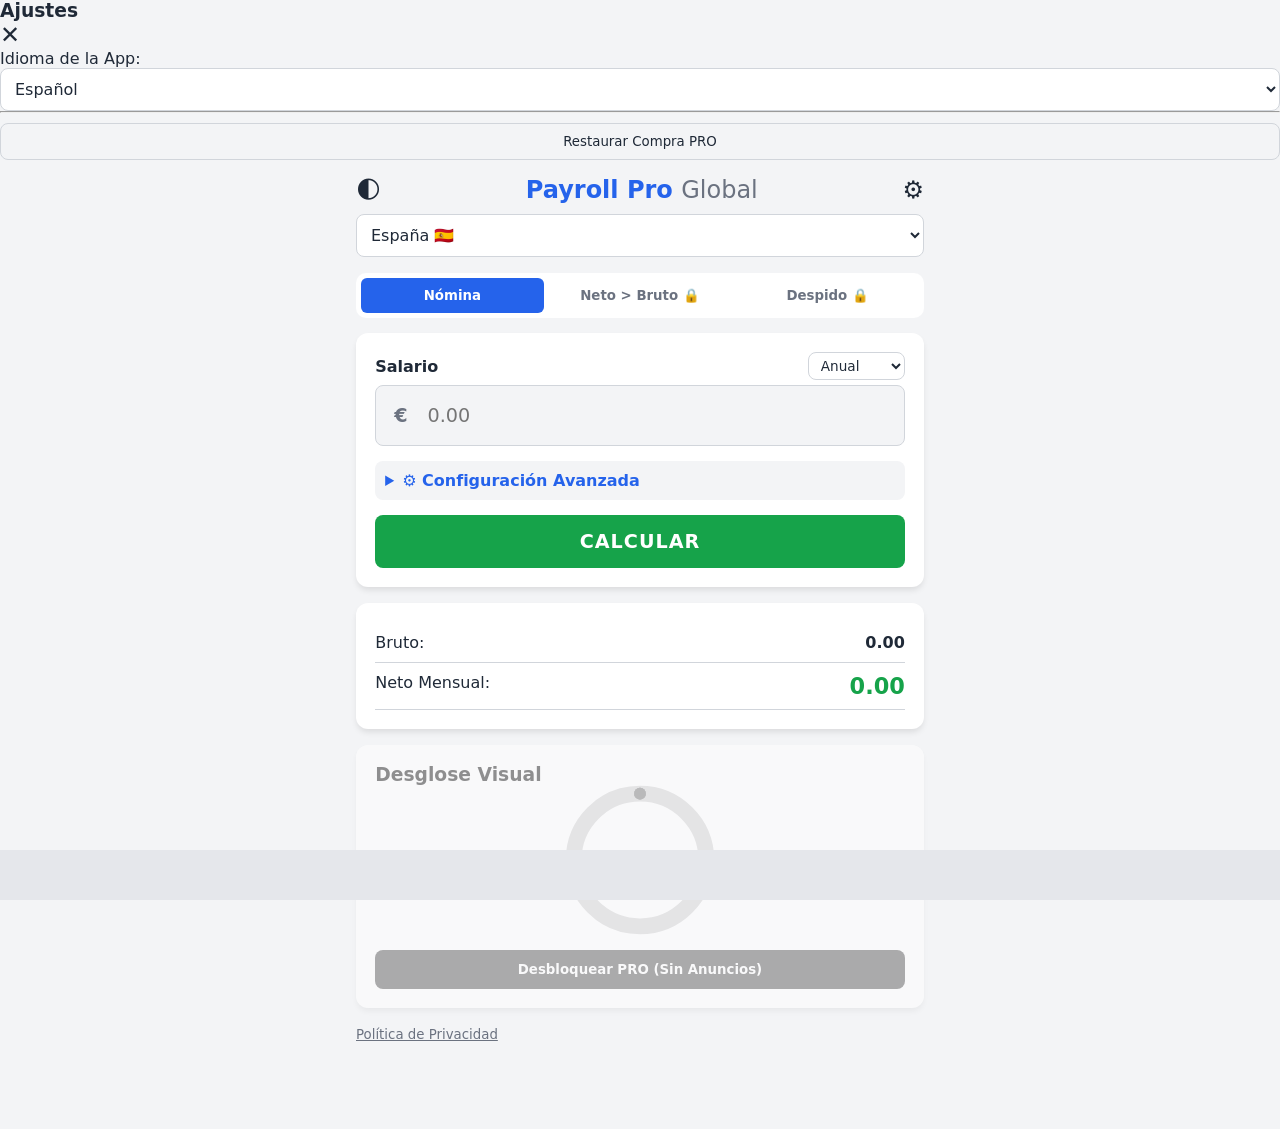
==== index.html @ ee5735b8 "Update index.html" ====
<!DOCTYPE html>
<html lang="es">
<head>
    <meta charset="UTF-8">
    <meta name="viewport" content="width=device-width, initial-scale=1.0, maximum-scale=1.0, user-scalable=no">
    <title>Payroll Pro Global</title>
    <link rel="stylesheet" href="./style.css">
    <link rel="manifest" href="./manifest.json">
    <script async src="https://pagead2.googlesyndication.com/pagead/js/adsbygoogle.js?client=ca-app-pub-5962342027737970" crossorigin="anonymous"></script>
</head>
<body data-theme="light">

    <div id="settings-sidebar" class="sidebar">
        <div class="sidebar-header">
            <h3 id="lbl-settings">Ajustes</h3>
            <button id="close-settings" class="icon-btn">✕</button>
        </div>
        <div class="sidebar-content">
            <label id="lbl-lang">Idioma de la App:</label>
            <select id="lang-selector">
                <option value="es">Español</option>
                <option value="en">English</option>
                <option value="it">Italiano</option>
                <option value="pt">Português</option>
            </select>
            <hr>
            <button id="btn-restore" class="btn-secondary">Restaurar Compra PRO</button>
        </div>
    </div>

    <div id="app-container">
        <header>
            <div class="top-bar">
                <button id="theme-toggle" class="icon-btn">🌓</button>
                <h1>Payroll Pro <span>Global</span></h1>
                <button id="open-settings" class="icon-btn">⚙️</button>
            </div>
            
            <select id="country-selector">
                <option value="es">España 🇪🇸</option>
                <option value="uk">United Kingdom 🇬🇧</option>
                <option value="it">Italia 🇮🇹</option>
                <option value="pt">Portugal 🇵🇹</option>
            </select>
        </header>

        <main>
            <div class="mode-selector">
                <button class="mode-btn active" data-mode="normal" id="mode-normal">Nómina</button>
                <button class="mode-btn pro-lock" data-mode="inverse" id="mode-inverse">Neto > Bruto 🔒</button>
                <button class="mode-btn pro-lock" data-mode="despido" id="mode-despido">Despido 🔒</button>
            </div>

            <section class="card">
                <div class="input-group">
                    <div class="flex-label">
                        <label id="label-salary">Salario</label>
                        <select id="salary-period">
                            <option value="annual" id="opt-ann">Anual</option>
                            <option value="monthly" id="opt-mon">Mensual</option>
                            <option value="hourly" id="opt-hou">Por Hora</option>
                        </select>
                    </div>
                    <div class="input-wrapper">
                        <span class="currency-symbol" id="currency-symbol">€</span>
                        <input type="number" id="main-salary" placeholder="0.00">
                    </div>
                </div>

                <div id="hourly-config" class="hidden input-group" style="margin-top:15px;">
                    <div class="flex-label">
                        <label id="lbl-hours">Horas Semanales:</label>
                    </div>
                    <input type="number" id="hours-per-week" value="40" style="width: 100%; padding: 10px; border-radius: 8px; border: 1px solid var(--border-color); background: var(--bg-color); color: var(--text-main);">
                </div>

                <div id="advanced-options-container">
                    <details>
                        <summary id="lbl-adv-config">⚙️ Configuración Avanzada</summary>
                        <div id="free-options" class="options-grid"></div>
                        
                        <div class="pro-divider"><span class="pro-badge">PRO</span> <span id="lbl-pro-feat">Funciones Extra</span></div>
                        <div id="pro-options" class="options-grid locked"></div>
                    </details>
                </div>

                <button id="calc-trigger-btn" class="btn-calculate">CALCULAR</button>
            </section>

            <section class="card result-card">
                <div id="results-display">
                    <div class="res-row"><span id="lbl-res-gross">Bruto:</span> <strong id="res-gross">0.00</strong></div>
                    <div class="res-row highlight"><span id="lbl-res-net">Neto Mensual:</span> <strong id="res-net">0.00</strong></div>
                    
                    <div id="pro-breakdown" class="hidden">
                        <div class="res-row secondary"><span id="lbl-det-ss">Seguridad Social:</span> <strong id="det-ss">0.00</strong></div>
                        <div class="res-row secondary"><span id="lbl-det-tax">Impuestos:</span> <strong id="det-tax">0.00</strong></div>
                    </div>
                </div>
            </section>

            <section class="card pro-feature locked" id="chart-section">
                <h3 id="lbl-chart">Desglose Visual</h3>
                <div class="chart-container">
                    <svg viewBox="0 0 36 36" class="circular-chart">
                        <path class="circle-bg" d="M18 2.0845 a 15.9155 15.9155 0 0 1 0 31.831 a 15.9155 15.9155 0 0 1 0 -31.831" />
                        <path id="chart-tax" class="circle tax" stroke-dasharray="0, 100" d="M18 2.0845 a 15.9155 15.9155 0 0 1 0 31.831 a 15.9155 15.9155 0 0 1 0 -31.831" />
                        <path id="chart-ss" class="circle ss" stroke-dasharray="0, 100" d="M18 2.0845 a 15.9155 15.9155 0 0 1 0 31.831 a 15.9155 15.9155 0 0 1 0 -31.831" />
                        <path id="chart-net" class="circle net" stroke-dasharray="0, 100" d="M18 2.0845 a 15.9155 15.9155 0 0 1 0 31.831 a 15.9155 15.9155 0 0 1 0 -31.831" />
                    </svg>
                </div>
                <button id="btn-upgrade" class="btn-primary" style="margin-top: 15px; width: 100%; font-weight: bold;">Desbloquear PRO (Sin Anuncios)</button>
            </section>
        </main>

        <footer>
            <button id="btn-privacy" class="btn-text" style="background: none; border: none; color: var(--text-muted); text-decoration: underline; cursor: pointer;">Política de Privacidad</button>
            <div id="privacy-content" class="hidden card" style="margin-top: 10px; font-size: 0.8rem; color: var(--text-muted);">
                Los cálculos son estimaciones locales. Utilizamos AdMob para publicidad en la versión gratuita. No guardamos datos financieros.
            </div>
        </footer>

        <div id="ad-banner-container" class="ad-banner">
            <ins class="adsbygoogle"
                 style="display:inline-block;width:320px;height:50px"
                 data-ad-client="ca-app-pub-5962342027737970"
                 data-ad-slot="5311783104"></ins>
            <script>(adsbygoogle = window.adsbygoogle || []).push({});</script>
        </div>
    </div>
    <script src="./app.js"></script>
</body>
</html>
---- style.css ----
/* style.css */
:root {
    /* MODO CLARO (Por defecto) */
    --primary: #2563eb;
    --success: #16a34a;
    --danger: #dc2626;
    --warning: #f59e0b;
    --bg-color: #f3f4f6;
    --card-bg: #ffffff;
    --text-main: #1f2937;
    --text-muted: #6b7280;
    --border-color: #d1d5db;
}

[data-theme="dark"] {
    /* MODO OSCURO */
    --primary: #3b82f6;
    --success: #22c55e;
    --danger: #ef4444;
    --warning: #fbbf24;
    --bg-color: #111827;
    --card-bg: #1f2937;
    --text-main: #f9fafb;
    --text-muted: #9ca3af;
    --border-color: #374151;
}

* { box-sizing: border-box; margin: 0; padding: 0; font-family: 'Segoe UI', system-ui, sans-serif; transition: background-color 0.3s, color 0.3s; }
body { background-color: var(--bg-color); color: var(--text-main); padding-bottom: 70px; }

#app-container { max-width: 600px; margin: 0 auto; padding: 1rem; }
header { margin-bottom: 1rem; }
.top-bar { display: flex; justify-content: space-between; align-items: center; margin-bottom: 10px; }
.icon-btn { background: none; border: none; font-size: 1.5rem; cursor: pointer; color: var(--text-main); }
header h1 { color: var(--primary); font-size: 1.5rem; text-align: center; flex-grow: 1; }
header span { color: var(--text-muted); font-weight: 300; }

select, input { background: var(--card-bg); color: var(--text-main); border: 1px solid var(--border-color); border-radius: 8px; padding: 10px; font-size: 1rem; width: 100%; outline: none; }

.card { background: var(--card-bg); border-radius: 12px; padding: 1.2rem; margin-bottom: 1rem; box-shadow: 0 4px 6px -1px rgba(0,0,0,0.1); }
.hidden { display: none !important; }

/* Selector de Modos */
.mode-selector { display: flex; gap: 5px; margin-bottom: 15px; background: var(--card-bg); padding: 5px; border-radius: 10px; }
.mode-btn { flex: 1; padding: 10px; border: none; background: transparent; color: var(--text-muted); border-radius: 6px; cursor: pointer; font-weight: bold; }
.mode-btn.active { background: var(--primary); color: white; }

/* Inputs y Avanzado */
.flex-label { display: flex; justify-content: space-between; align-items: center; margin-bottom: 5px; font-weight: 600; }
.flex-label select { width: auto; padding: 4px 8px; font-size: 0.85rem; }
.input-wrapper { display: flex; align-items: center; background: var(--bg-color); border-radius: 8px; padding: 0.5rem; border: 1px solid var(--border-color); }
.currency-symbol { font-size: 1.2rem; font-weight: bold; color: var(--text-muted); padding: 0 10px; }
.input-wrapper input { border: none; background: transparent; font-size: 1.2rem; width: 100%; }

details { margin-top: 15px; padding: 10px; background: var(--bg-color); border-radius: 8px; }
summary { font-weight: bold; cursor: pointer; color: var(--primary); }
.options-grid { display: grid; grid-template-columns: 1fr 1fr; gap: 10px; margin-top: 10px; }
.options-grid label { font-size: 0.8rem; display: block; margin-bottom: 4px; }

/* Botón Calcular Principal */
.btn-calculate { width: 100%; padding: 15px; background: var(--success); color: white; border: none; border-radius: 8px; font-size: 1.2rem; font-weight: bold; cursor: pointer; margin-top: 15px; text-transform: uppercase; letter-spacing: 1px; }
.btn-calculate:active { transform: scale(0.98); }

/* Bloqueo PRO */
.pro-divider { margin-top: 15px; border-top: 1px solid var(--border-color); padding-top: 10px; text-align: center; font-size: 0.9rem; font-weight: bold; color: var(--text-muted); }
.pro-badge { background: var(--warning); color: #78350f; font-size: 0.7rem; padding: 2px 6px; border-radius: 6px; margin-right: 5px; }
.locked { filter: grayscale(100%); opacity: 0.5; pointer-events: none; position: relative; }

/* Resultados */
.res-row { display: flex; justify-content: space-between; padding: 10px 0; border-bottom: 1px solid var(--border-color); }
.res-row:last-child { border-bottom: none; }
.res-row.highlight strong { color: var(--success); font-size: 1.4rem; }
.res-row.secondary strong { color: var(--danger); }

/* Gráfico */
.chart-container { width: 150px; height: 150px; margin: 0 auto; }
.circle-bg { fill: none; stroke: var(--border-color); stroke-width: 3.8; }
.circle { fill: none; stroke-width: 2.8; stroke-linecap: round; transition: stroke-dasharray 1s ease-out; }
.tax { stroke: var(--danger); } .ss { stroke: var(--warning); } .net { stroke: var(--success); }

/* AdMob Banner */
.ad-banner { position: fixed; bottom: 0; left: 0; width: 100%; height: 50px; background: #e5e7eb; display: flex; justify-content: center; z-index: 1000; }
.btn-primary { background: var(--primary); color: white; padding: 12px; border: none; border-radius: 8px; cursor: pointer; font-weight:bold; }
.btn-secondary { background: var(--bg-color); color: var(--text-main); border: 1px solid var(--border-color); padding: 10px; border-radius: 8px; cursor: pointer; width: 100%; margin-top: 10px; }
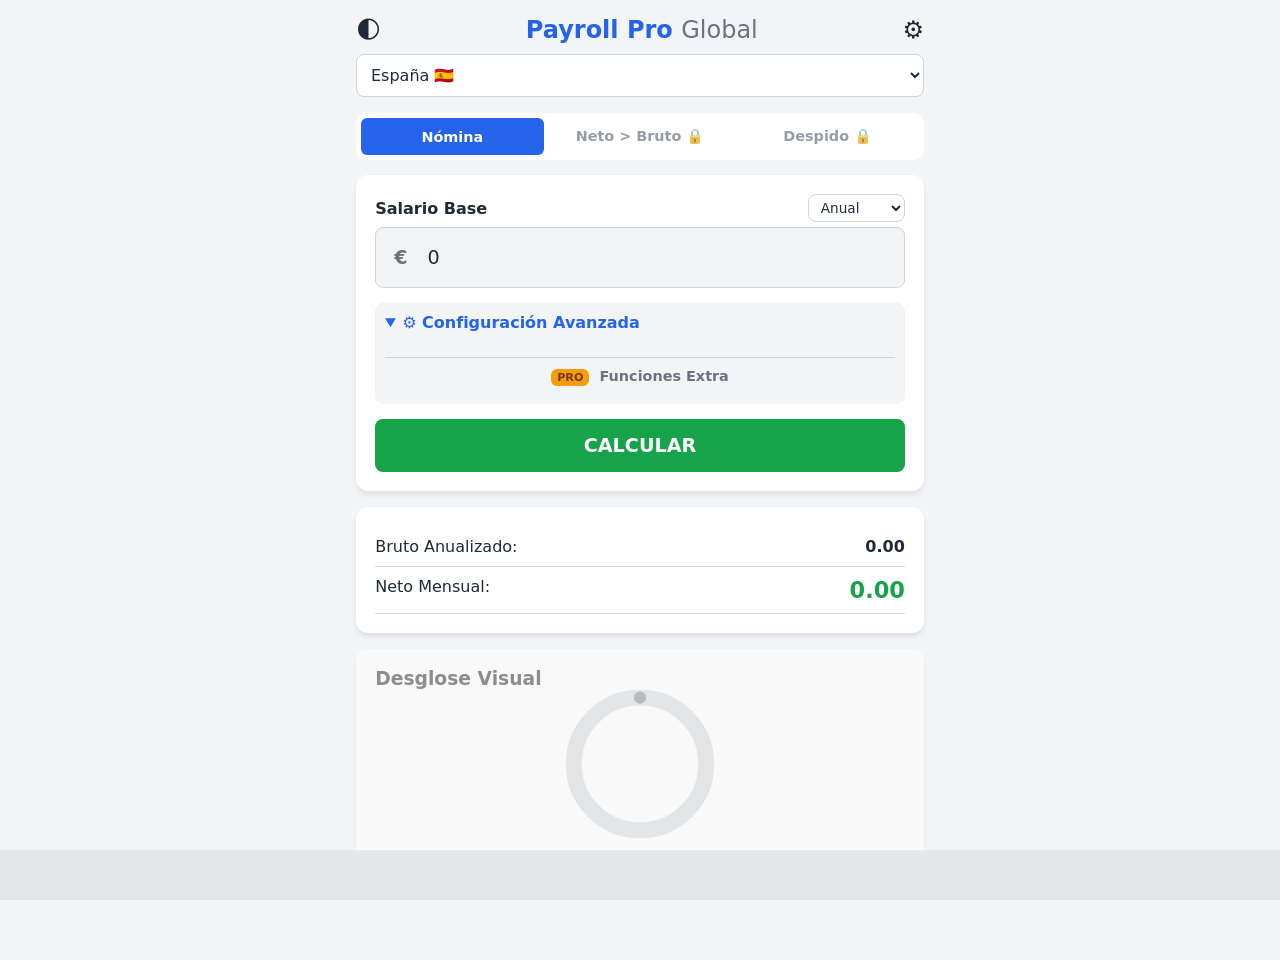
==== commit 595cb2d1: "Update index.html" ====
--- a/index.html
+++ b/index.html
@@ -24,9 +24,12 @@
                 <option value="pt">Português</option>
             </select>
             <hr>
-            <button id="btn-restore" class="btn-secondary">Restaurar Compra PRO</button>
+            <button id="btn-upgrade" class="btn-primary btn-gold" style="margin-bottom: 10px;">⭐ Hacerme PRO</button>
+            <button id="btn-restore" class="btn-secondary">Restaurar Compra</button>
         </div>
     </div>
+
+    <div id="sidebar-overlay" class="overlay hidden"></div>
 
     <div id="app-container">
         <header>
@@ -54,7 +57,7 @@
             <section class="card">
                 <div class="input-group">
                     <div class="flex-label">
-                        <label id="label-salary">Salario</label>
+                        <label id="label-salary">Salario Base</label>
                         <select id="salary-period">
                             <option value="annual" id="opt-ann">Anual</option>
                             <option value="monthly" id="opt-mon">Mensual</option>
@@ -63,7 +66,7 @@
                     </div>
                     <div class="input-wrapper">
                         <span class="currency-symbol" id="currency-symbol">€</span>
-                        <input type="number" id="main-salary" placeholder="0.00">
+                        <input type="number" id="main-salary" placeholder="0.00" value="0">
                     </div>
                 </div>
 
@@ -71,11 +74,11 @@
                     <div class="flex-label">
                         <label id="lbl-hours">Horas Semanales:</label>
                     </div>
-                    <input type="number" id="hours-per-week" value="40" style="width: 100%; padding: 10px; border-radius: 8px; border: 1px solid var(--border-color); background: var(--bg-color); color: var(--text-main);">
+                    <input type="number" id="hours-per-week" value="40" class="full-input">
                 </div>
 
                 <div id="advanced-options-container">
-                    <details>
+                    <details open>
                         <summary id="lbl-adv-config">⚙️ Configuración Avanzada</summary>
                         <div id="free-options" class="options-grid"></div>
                         
@@ -89,7 +92,7 @@
 
             <section class="card result-card">
                 <div id="results-display">
-                    <div class="res-row"><span id="lbl-res-gross">Bruto:</span> <strong id="res-gross">0.00</strong></div>
+                    <div class="res-row"><span id="lbl-res-gross">Bruto Anualizado:</span> <strong id="res-gross">0.00</strong></div>
                     <div class="res-row highlight"><span id="lbl-res-net">Neto Mensual:</span> <strong id="res-net">0.00</strong></div>
                     
                     <div id="pro-breakdown" class="hidden">
@@ -109,16 +112,8 @@
                         <path id="chart-net" class="circle net" stroke-dasharray="0, 100" d="M18 2.0845 a 15.9155 15.9155 0 0 1 0 31.831 a 15.9155 15.9155 0 0 1 0 -31.831" />
                     </svg>
                 </div>
-                <button id="btn-upgrade" class="btn-primary" style="margin-top: 15px; width: 100%; font-weight: bold;">Desbloquear PRO (Sin Anuncios)</button>
             </section>
         </main>
-
-        <footer>
-            <button id="btn-privacy" class="btn-text" style="background: none; border: none; color: var(--text-muted); text-decoration: underline; cursor: pointer;">Política de Privacidad</button>
-            <div id="privacy-content" class="hidden card" style="margin-top: 10px; font-size: 0.8rem; color: var(--text-muted);">
-                Los cálculos son estimaciones locales. Utilizamos AdMob para publicidad en la versión gratuita. No guardamos datos financieros.
-            </div>
-        </footer>
 
         <div id="ad-banner-container" class="ad-banner">
             <ins class="adsbygoogle"
--- a/style.css
+++ b/style.css
@@ -1,28 +1,12 @@
-/* style.css */
 :root {
-    /* MODO CLARO (Por defecto) */
-    --primary: #2563eb;
-    --success: #16a34a;
-    --danger: #dc2626;
-    --warning: #f59e0b;
-    --bg-color: #f3f4f6;
-    --card-bg: #ffffff;
-    --text-main: #1f2937;
-    --text-muted: #6b7280;
-    --border-color: #d1d5db;
+    --primary: #2563eb; --success: #16a34a; --danger: #dc2626; --warning: #f59e0b;
+    --bg-color: #f3f4f6; --card-bg: #ffffff; --text-main: #1f2937;
+    --text-muted: #6b7280; --border-color: #d1d5db;
 }
-
 [data-theme="dark"] {
-    /* MODO OSCURO */
-    --primary: #3b82f6;
-    --success: #22c55e;
-    --danger: #ef4444;
-    --warning: #fbbf24;
-    --bg-color: #111827;
-    --card-bg: #1f2937;
-    --text-main: #f9fafb;
-    --text-muted: #9ca3af;
-    --border-color: #374151;
+    --primary: #3b82f6; --success: #22c55e; --danger: #ef4444; --warning: #fbbf24;
+    --bg-color: #111827; --card-bg: #1f2937; --text-main: #f9fafb;
+    --text-muted: #9ca3af; --border-color: #374151;
 }
 
 * { box-sizing: border-box; margin: 0; padding: 0; font-family: 'Segoe UI', system-ui, sans-serif; transition: background-color 0.3s, color 0.3s; }
@@ -32,7 +16,7 @@
 header { margin-bottom: 1rem; }
 .top-bar { display: flex; justify-content: space-between; align-items: center; margin-bottom: 10px; }
 .icon-btn { background: none; border: none; font-size: 1.5rem; cursor: pointer; color: var(--text-main); }
-header h1 { color: var(--primary); font-size: 1.5rem; text-align: center; flex-grow: 1; }
+header h1 { color: var(--primary); font-size: 1.5rem; text-align: center; flex-grow: 1; margin: 0; }
 header span { color: var(--text-muted); font-weight: 300; }
 
 select, input { background: var(--card-bg); color: var(--text-main); border: 1px solid var(--border-color); border-radius: 8px; padding: 10px; font-size: 1rem; width: 100%; outline: none; }
@@ -40,12 +24,19 @@
 .card { background: var(--card-bg); border-radius: 12px; padding: 1.2rem; margin-bottom: 1rem; box-shadow: 0 4px 6px -1px rgba(0,0,0,0.1); }
 .hidden { display: none !important; }
 
-/* Selector de Modos */
+/* Menú Lateral */
+.sidebar { position: fixed; top: 0; right: -300px; width: 280px; height: 100%; background: var(--card-bg); box-shadow: -2px 0 10px rgba(0,0,0,0.2); z-index: 2000; transition: right 0.3s ease; display: flex; flex-direction: column; }
+.sidebar.open { right: 0; }
+.sidebar-header { display: flex; justify-content: space-between; align-items: center; padding: 20px; border-bottom: 1px solid var(--border-color); }
+.sidebar-content { padding: 20px; display: flex; flex-direction: column; gap: 15px; }
+
+/* Modos */
 .mode-selector { display: flex; gap: 5px; margin-bottom: 15px; background: var(--card-bg); padding: 5px; border-radius: 10px; }
-.mode-btn { flex: 1; padding: 10px; border: none; background: transparent; color: var(--text-muted); border-radius: 6px; cursor: pointer; font-weight: bold; }
+.mode-btn { flex: 1; padding: 10px; border: none; background: transparent; color: var(--text-muted); border-radius: 6px; cursor: pointer; font-weight: bold; font-size: 0.9rem; }
 .mode-btn.active { background: var(--primary); color: white; }
+.pro-lock { position: relative; opacity: 0.7; }
 
-/* Inputs y Avanzado */
+/* Entradas y Grid */
 .flex-label { display: flex; justify-content: space-between; align-items: center; margin-bottom: 5px; font-weight: 600; }
 .flex-label select { width: auto; padding: 4px 8px; font-size: 0.85rem; }
 .input-wrapper { display: flex; align-items: center; background: var(--bg-color); border-radius: 8px; padding: 0.5rem; border: 1px solid var(--border-color); }
@@ -56,29 +47,25 @@
 summary { font-weight: bold; cursor: pointer; color: var(--primary); }
 .options-grid { display: grid; grid-template-columns: 1fr 1fr; gap: 10px; margin-top: 10px; }
 .options-grid label { font-size: 0.8rem; display: block; margin-bottom: 4px; }
+.options-grid select, .options-grid input { padding: 8px; font-size: 0.9rem; }
 
-/* Botón Calcular Principal */
-.btn-calculate { width: 100%; padding: 15px; background: var(--success); color: white; border: none; border-radius: 8px; font-size: 1.2rem; font-weight: bold; cursor: pointer; margin-top: 15px; text-transform: uppercase; letter-spacing: 1px; }
-.btn-calculate:active { transform: scale(0.98); }
-
-/* Bloqueo PRO */
 .pro-divider { margin-top: 15px; border-top: 1px solid var(--border-color); padding-top: 10px; text-align: center; font-size: 0.9rem; font-weight: bold; color: var(--text-muted); }
 .pro-badge { background: var(--warning); color: #78350f; font-size: 0.7rem; padding: 2px 6px; border-radius: 6px; margin-right: 5px; }
-.locked { filter: grayscale(100%); opacity: 0.5; pointer-events: none; position: relative; }
+.locked { filter: grayscale(100%); opacity: 0.5; pointer-events: none; }
+
+.btn-calculate { width: 100%; padding: 15px; background: var(--success); color: white; border: none; border-radius: 8px; font-size: 1.2rem; font-weight: bold; cursor: pointer; margin-top: 15px; }
+.btn-primary { background: var(--primary); color: white; padding: 12px; border: none; border-radius: 8px; cursor: pointer; }
+.btn-secondary { background: var(--bg-color); color: var(--text-main); border: 1px solid var(--border-color); padding: 10px; border-radius: 8px; cursor: pointer; }
 
 /* Resultados */
 .res-row { display: flex; justify-content: space-between; padding: 10px 0; border-bottom: 1px solid var(--border-color); }
 .res-row:last-child { border-bottom: none; }
 .res-row.highlight strong { color: var(--success); font-size: 1.4rem; }
-.res-row.secondary strong { color: var(--danger); }
+.res-row.secondary { font-size: 0.9rem; color: var(--text-muted); border-bottom: 1px dashed var(--border-color); }
 
-/* Gráfico */
+/* Gráfico y Banner */
 .chart-container { width: 150px; height: 150px; margin: 0 auto; }
 .circle-bg { fill: none; stroke: var(--border-color); stroke-width: 3.8; }
 .circle { fill: none; stroke-width: 2.8; stroke-linecap: round; transition: stroke-dasharray 1s ease-out; }
 .tax { stroke: var(--danger); } .ss { stroke: var(--warning); } .net { stroke: var(--success); }
-
-/* AdMob Banner */
 .ad-banner { position: fixed; bottom: 0; left: 0; width: 100%; height: 50px; background: #e5e7eb; display: flex; justify-content: center; z-index: 1000; }
-.btn-primary { background: var(--primary); color: white; padding: 12px; border: none; border-radius: 8px; cursor: pointer; font-weight:bold; }
-.btn-secondary { background: var(--bg-color); color: var(--text-main); border: 1px solid var(--border-color); padding: 10px; border-radius: 8px; cursor: pointer; width: 100%; margin-top: 10px; }
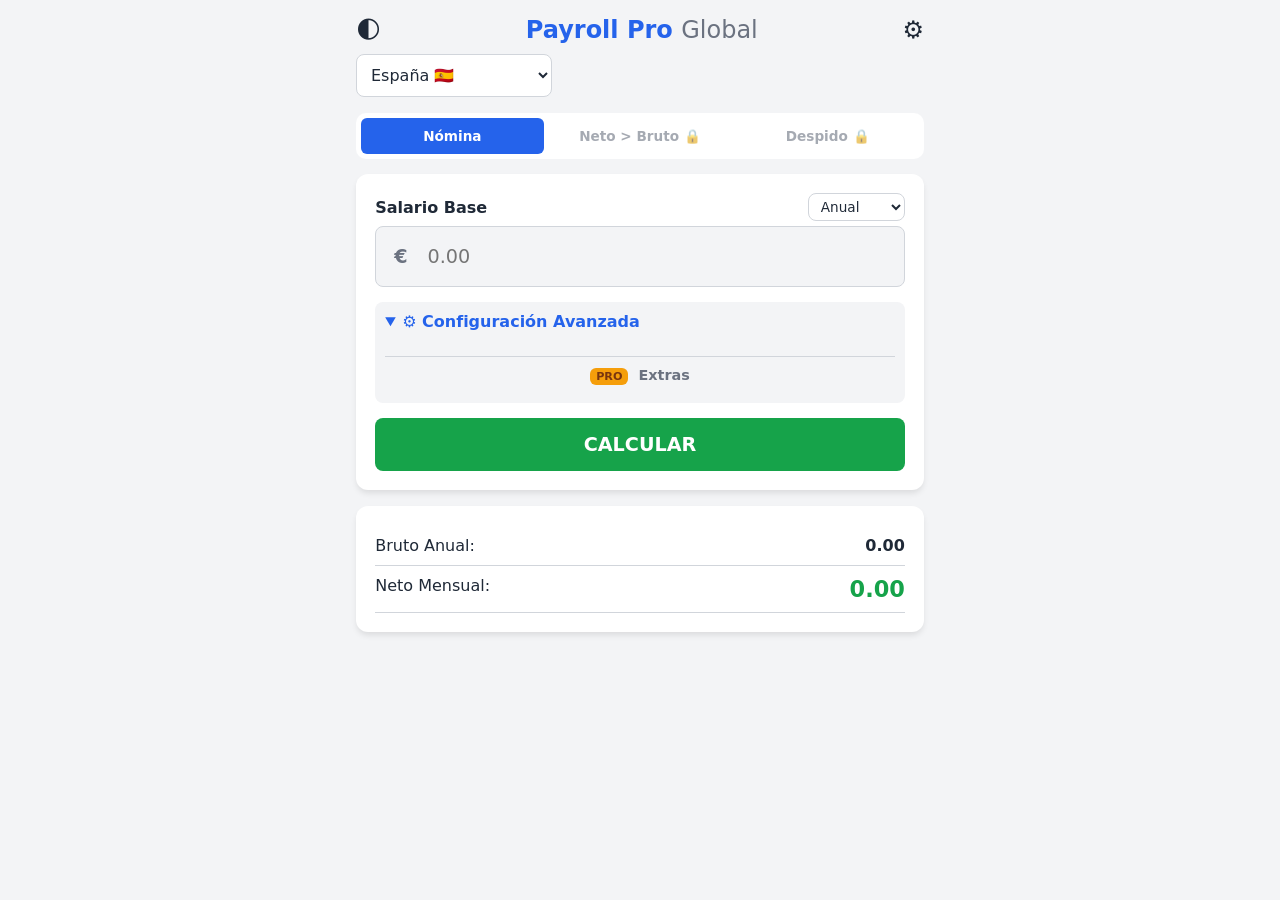
==== commit 05ed8464: "Update index.html" ====
--- a/index.html
+++ b/index.html
@@ -5,18 +5,15 @@
     <meta name="viewport" content="width=device-width, initial-scale=1.0, maximum-scale=1.0, user-scalable=no">
     <title>Payroll Pro Global</title>
     <link rel="stylesheet" href="./style.css">
-    <link rel="manifest" href="./manifest.json">
-    <script async src="https://pagead2.googlesyndication.com/pagead/js/adsbygoogle.js?client=ca-app-pub-5962342027737970" crossorigin="anonymous"></script>
 </head>
 <body data-theme="light">
-
     <div id="settings-sidebar" class="sidebar">
         <div class="sidebar-header">
             <h3 id="lbl-settings">Ajustes</h3>
             <button id="close-settings" class="icon-btn">✕</button>
         </div>
         <div class="sidebar-content">
-            <label id="lbl-lang">Idioma de la App:</label>
+            <label id="lbl-lang">Idioma:</label>
             <select id="lang-selector">
                 <option value="es">Español</option>
                 <option value="en">English</option>
@@ -24,11 +21,10 @@
                 <option value="pt">Português</option>
             </select>
             <hr>
-            <button id="btn-upgrade" class="btn-primary btn-gold" style="margin-bottom: 10px;">⭐ Hacerme PRO</button>
-            <button id="btn-restore" class="btn-secondary">Restaurar Compra</button>
+            <button id="btn-upgrade" class="btn-primary btn-gold">⭐ Hacerme PRO</button>
+            <button id="btn-restore" class="btn-secondary" style="margin-top:10px;">Restaurar Compra</button>
         </div>
     </div>
-
     <div id="sidebar-overlay" class="overlay hidden"></div>
 
     <div id="app-container">
@@ -38,7 +34,6 @@
                 <h1>Payroll Pro <span>Global</span></h1>
                 <button id="open-settings" class="icon-btn">⚙️</button>
             </div>
-            
             <select id="country-selector">
                 <option value="es">España 🇪🇸</option>
                 <option value="uk">United Kingdom 🇬🇧</option>
@@ -57,32 +52,29 @@
             <section class="card">
                 <div class="input-group">
                     <div class="flex-label">
-                        <label id="label-salary">Salario Base</label>
+                        <label id="label-salary">Sueldo</label>
                         <select id="salary-period">
-                            <option value="annual" id="opt-ann">Anual</option>
-                            <option value="monthly" id="opt-mon">Mensual</option>
-                            <option value="hourly" id="opt-hou">Por Hora</option>
+                            <option value="annual">Anual</option>
+                            <option value="monthly">Mensual</option>
+                            <option value="hourly">Por Hora</option>
                         </select>
                     </div>
                     <div class="input-wrapper">
                         <span class="currency-symbol" id="currency-symbol">€</span>
-                        <input type="number" id="main-salary" placeholder="0.00" value="0">
+                        <input type="number" id="main-salary" placeholder="0.00">
                     </div>
                 </div>
 
-                <div id="hourly-config" class="hidden input-group" style="margin-top:15px;">
-                    <div class="flex-label">
-                        <label id="lbl-hours">Horas Semanales:</label>
-                    </div>
+                <div id="hourly-config" class="hidden" style="margin-top:15px;">
+                    <label id="lbl-hours" style="font-weight:bold; display:block; margin-bottom:5px;">Horas Semanales:</label>
                     <input type="number" id="hours-per-week" value="40" class="full-input">
                 </div>
 
-                <div id="advanced-options-container">
+                <div id="advanced-options-container" style="margin-top:15px;">
                     <details open>
-                        <summary id="lbl-adv-config">⚙️ Configuración Avanzada</summary>
+                        <summary id="lbl-adv-config" style="font-weight:bold; cursor:pointer; color:var(--primary);">⚙️ Configuración Avanzada</summary>
                         <div id="free-options" class="options-grid"></div>
-                        
-                        <div class="pro-divider"><span class="pro-badge">PRO</span> <span id="lbl-pro-feat">Funciones Extra</span></div>
+                        <div class="pro-divider"><span class="pro-badge">PRO</span> <span id="lbl-pro-feat">Extras</span></div>
                         <div id="pro-options" class="options-grid locked"></div>
                     </details>
                 </div>
@@ -92,36 +84,15 @@
 
             <section class="card result-card">
                 <div id="results-display">
-                    <div class="res-row"><span id="lbl-res-gross">Bruto Anualizado:</span> <strong id="res-gross">0.00</strong></div>
+                    <div class="res-row"><span id="lbl-res-gross">Bruto:</span> <strong id="res-gross">0.00</strong></div>
                     <div class="res-row highlight"><span id="lbl-res-net">Neto Mensual:</span> <strong id="res-net">0.00</strong></div>
-                    
                     <div id="pro-breakdown" class="hidden">
-                        <div class="res-row secondary"><span id="lbl-det-ss">Seguridad Social:</span> <strong id="det-ss">0.00</strong></div>
-                        <div class="res-row secondary"><span id="lbl-det-tax">Impuestos:</span> <strong id="det-tax">0.00</strong></div>
+                        <div class="res-row secondary"><span>Seg. Social:</span> <strong id="det-ss">0.00</strong></div>
+                        <div class="res-row secondary"><span>Impuestos:</span> <strong id="det-tax">0.00</strong></div>
                     </div>
                 </div>
             </section>
-
-            <section class="card pro-feature locked" id="chart-section">
-                <h3 id="lbl-chart">Desglose Visual</h3>
-                <div class="chart-container">
-                    <svg viewBox="0 0 36 36" class="circular-chart">
-                        <path class="circle-bg" d="M18 2.0845 a 15.9155 15.9155 0 0 1 0 31.831 a 15.9155 15.9155 0 0 1 0 -31.831" />
-                        <path id="chart-tax" class="circle tax" stroke-dasharray="0, 100" d="M18 2.0845 a 15.9155 15.9155 0 0 1 0 31.831 a 15.9155 15.9155 0 0 1 0 -31.831" />
-                        <path id="chart-ss" class="circle ss" stroke-dasharray="0, 100" d="M18 2.0845 a 15.9155 15.9155 0 0 1 0 31.831 a 15.9155 15.9155 0 0 1 0 -31.831" />
-                        <path id="chart-net" class="circle net" stroke-dasharray="0, 100" d="M18 2.0845 a 15.9155 15.9155 0 0 1 0 31.831 a 15.9155 15.9155 0 0 1 0 -31.831" />
-                    </svg>
-                </div>
-            </section>
         </main>
-
-        <div id="ad-banner-container" class="ad-banner">
-            <ins class="adsbygoogle"
-                 style="display:inline-block;width:320px;height:50px"
-                 data-ad-client="ca-app-pub-5962342027737970"
-                 data-ad-slot="5311783104"></ins>
-            <script>(adsbygoogle = window.adsbygoogle || []).push({});</script>
-        </div>
     </div>
     <script src="./app.js"></script>
 </body>
--- a/style.css
+++ b/style.css
@@ -19,43 +19,48 @@
 header h1 { color: var(--primary); font-size: 1.5rem; text-align: center; flex-grow: 1; margin: 0; }
 header span { color: var(--text-muted); font-weight: 300; }
 
-select, input { background: var(--card-bg); color: var(--text-main); border: 1px solid var(--border-color); border-radius: 8px; padding: 10px; font-size: 1rem; width: 100%; outline: none; }
+select, input { background: var(--card-bg); color: var(--text-main); border: 1px solid var(--border-color); border-radius: 8px; padding: 10px; font-size: 1rem; outline: none; }
+.full-input { width: 100%; }
 
 .card { background: var(--card-bg); border-radius: 12px; padding: 1.2rem; margin-bottom: 1rem; box-shadow: 0 4px 6px -1px rgba(0,0,0,0.1); }
 .hidden { display: none !important; }
 
-/* Menú Lateral */
-.sidebar { position: fixed; top: 0; right: -300px; width: 280px; height: 100%; background: var(--card-bg); box-shadow: -2px 0 10px rgba(0,0,0,0.2); z-index: 2000; transition: right 0.3s ease; display: flex; flex-direction: column; }
+/* MENÚ LATERAL Y OVERLAY REPARADOS */
+.sidebar { position: fixed; top: 0; right: -320px; width: 300px; height: 100%; background: var(--card-bg); box-shadow: -2px 0 10px rgba(0,0,0,0.3); z-index: 10000; transition: right 0.3s ease; display: flex; flex-direction: column; overflow-y: auto; }
 .sidebar.open { right: 0; }
 .sidebar-header { display: flex; justify-content: space-between; align-items: center; padding: 20px; border-bottom: 1px solid var(--border-color); }
 .sidebar-content { padding: 20px; display: flex; flex-direction: column; gap: 15px; }
+.overlay { position: fixed; top: 0; left: 0; width: 100%; height: 100%; background: rgba(0,0,0,0.5); z-index: 9999; }
 
-/* Modos */
+/* Modos y Botones */
 .mode-selector { display: flex; gap: 5px; margin-bottom: 15px; background: var(--card-bg); padding: 5px; border-radius: 10px; }
-.mode-btn { flex: 1; padding: 10px; border: none; background: transparent; color: var(--text-muted); border-radius: 6px; cursor: pointer; font-weight: bold; font-size: 0.9rem; }
+.mode-btn { flex: 1; padding: 10px; border: none; background: transparent; color: var(--text-muted); border-radius: 6px; cursor: pointer; font-weight: bold; font-size: 0.85rem; }
 .mode-btn.active { background: var(--primary); color: white; }
-.pro-lock { position: relative; opacity: 0.7; }
+.pro-lock { position: relative; opacity: 0.6; }
 
-/* Entradas y Grid */
+.btn-calculate { width: 100%; padding: 15px; background: var(--success); color: white; border: none; border-radius: 8px; font-size: 1.2rem; font-weight: bold; cursor: pointer; margin-top: 15px; }
+.btn-primary { background: var(--primary); color: white; padding: 12px; border: none; border-radius: 8px; cursor: pointer; font-weight: bold; width: 100%; text-align: center; }
+.btn-gold { background: linear-gradient(135deg, #f59e0b, #d97706); }
+.btn-secondary { background: var(--bg-color); color: var(--text-main); border: 1px solid var(--border-color); padding: 10px; border-radius: 8px; cursor: pointer; width: 100%; }
+
+/* Entradas */
 .flex-label { display: flex; justify-content: space-between; align-items: center; margin-bottom: 5px; font-weight: 600; }
 .flex-label select { width: auto; padding: 4px 8px; font-size: 0.85rem; }
 .input-wrapper { display: flex; align-items: center; background: var(--bg-color); border-radius: 8px; padding: 0.5rem; border: 1px solid var(--border-color); }
 .currency-symbol { font-size: 1.2rem; font-weight: bold; color: var(--text-muted); padding: 0 10px; }
 .input-wrapper input { border: none; background: transparent; font-size: 1.2rem; width: 100%; }
 
+/* Opciones Avanzadas */
 details { margin-top: 15px; padding: 10px; background: var(--bg-color); border-radius: 8px; }
 summary { font-weight: bold; cursor: pointer; color: var(--primary); }
 .options-grid { display: grid; grid-template-columns: 1fr 1fr; gap: 10px; margin-top: 10px; }
-.options-grid label { font-size: 0.8rem; display: block; margin-bottom: 4px; }
-.options-grid select, .options-grid input { padding: 8px; font-size: 0.9rem; }
+.options-grid div { display: flex; flex-direction: column; }
+.options-grid label { font-size: 0.8rem; margin-bottom: 4px; font-weight: 600; color: var(--text-muted); }
+.options-grid select, .options-grid input { padding: 8px; font-size: 0.9rem; width: 100%; }
 
 .pro-divider { margin-top: 15px; border-top: 1px solid var(--border-color); padding-top: 10px; text-align: center; font-size: 0.9rem; font-weight: bold; color: var(--text-muted); }
 .pro-badge { background: var(--warning); color: #78350f; font-size: 0.7rem; padding: 2px 6px; border-radius: 6px; margin-right: 5px; }
 .locked { filter: grayscale(100%); opacity: 0.5; pointer-events: none; }
-
-.btn-calculate { width: 100%; padding: 15px; background: var(--success); color: white; border: none; border-radius: 8px; font-size: 1.2rem; font-weight: bold; cursor: pointer; margin-top: 15px; }
-.btn-primary { background: var(--primary); color: white; padding: 12px; border: none; border-radius: 8px; cursor: pointer; }
-.btn-secondary { background: var(--bg-color); color: var(--text-main); border: 1px solid var(--border-color); padding: 10px; border-radius: 8px; cursor: pointer; }
 
 /* Resultados */
 .res-row { display: flex; justify-content: space-between; padding: 10px 0; border-bottom: 1px solid var(--border-color); }
@@ -68,4 +73,4 @@
 .circle-bg { fill: none; stroke: var(--border-color); stroke-width: 3.8; }
 .circle { fill: none; stroke-width: 2.8; stroke-linecap: round; transition: stroke-dasharray 1s ease-out; }
 .tax { stroke: var(--danger); } .ss { stroke: var(--warning); } .net { stroke: var(--success); }
-.ad-banner { position: fixed; bottom: 0; left: 0; width: 100%; height: 50px; background: #e5e7eb; display: flex; justify-content: center; z-index: 1000; }
+.ad-banner { position: fixed; bottom: 0; left: 0; width: 100%; height: 50px; background: #e5e7eb; display: flex; justify-content: center; z-index: 5000; }
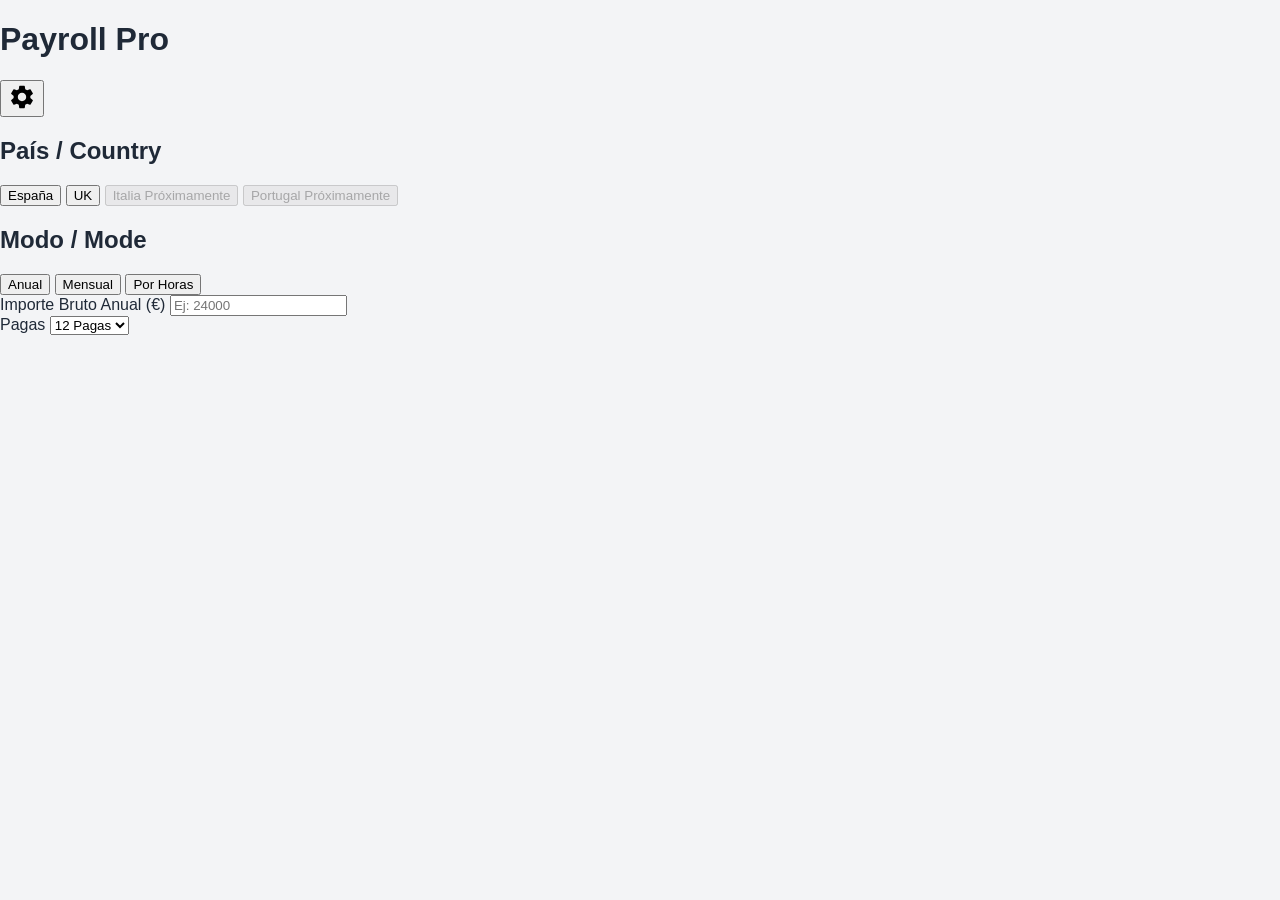
==== commit 4d689cde: "Update index.html" ====
--- a/index.html
+++ b/index.html
@@ -3,97 +3,158 @@
 <head>
     <meta charset="UTF-8">
     <meta name="viewport" content="width=device-width, initial-scale=1.0, maximum-scale=1.0, user-scalable=no">
-    <title>Payroll Pro Global</title>
-    <link rel="stylesheet" href="./style.css">
-</head>
-<body data-theme="light">
-    <div id="settings-sidebar" class="sidebar">
-        <div class="sidebar-header">
-            <h3 id="lbl-settings">Ajustes</h3>
-            <button id="close-settings" class="icon-btn">✕</button>
+    <title>Payroll Pro</title>
+    <link rel="stylesheet" href="style.css">
+    <link rel="manifest" href="manifest.json">
+    </head>
+<body class="theme-light">
+
+    <div id="ad-banner-top" class="ads-container"></div>
+
+    <header id="main-header" class="header-container">
+        <div id="app-titles" class="titles-wrapper">
+            <h1 id="title-en" class="app-title active">Payroll Pro</h1>
+            <h1 id="title-es" class="app-title hidden">Nóminas</h1>
+            <h1 id="title-pt" class="app-title hidden">Nómina</h1>
+            <h1 id="title-it" class="app-title hidden">Nómina</h1>
         </div>
-        <div class="sidebar-content">
-            <label id="lbl-lang">Idioma:</label>
-            <select id="lang-selector">
-                <option value="es">Español</option>
-                <option value="en">English</option>
-                <option value="it">Italiano</option>
-                <option value="pt">Português</option>
-            </select>
-            <hr>
-            <button id="btn-upgrade" class="btn-primary btn-gold">⭐ Hacerme PRO</button>
-            <button id="btn-restore" class="btn-secondary" style="margin-top:10px;">Restaurar Compra</button>
+        <button id="btn-settings" class="gear-icon" aria-label="Ajustes">
+            <svg viewBox="0 0 24 24" width="28" height="28"><path fill="currentColor" d="M19.14,12.94c0.04-0.3,0.06-0.61,0.06-0.94c0-0.32-0.02-0.64-0.06-0.94l2.03-1.58c0.18-0.14,0.23-0.41,0.12-0.61 l-1.92-3.32c-0.12-0.22-0.37-0.29-0.59-0.22l-2.39,0.96c-0.5-0.38-1.03-0.7-1.62-0.94L14.4,2.81c-0.04-0.24-0.24-0.41-0.48-0.41 h-3.84c-0.24,0-0.43,0.17-0.47,0.41L9.25,5.35C8.66,5.59,8.12,5.92,7.63,6.29L5.24,5.33c-0.22-0.08-0.47,0-0.59,0.22L2.73,8.87 C2.62,9.08,2.66,9.34,2.86,9.48l2.03,1.58C4.84,11.36,4.8,11.69,4.8,12s0.02,0.64,0.06,0.94l-2.03,1.58 c-0.18,0.14-0.23,0.41-0.12,0.61l1.92,3.32c0.12,0.22,0.37,0.29,0.59,0.22l2.39-0.96c0.5,0.38,1.03,0.7,1.62,0.94l0.36,2.54 c0.05,0.24,0.24,0.41,0.48,0.41h3.84c0.24,0,0.43-0.17,0.47-0.41l0.36-2.54c0.59-0.24,1.13-0.56,1.62-0.94l2.39,0.96 c0.22,0.08,0.47,0,0.59-0.22l1.92-3.32c0.12-0.22,0.07-0.49-0.12-0.61L19.14,12.94z M12,15.6c-1.98,0-3.6-1.62-3.6-3.6 s1.62-3.6,3.6-3.6s3.6,1.62,3.6,3.6S13.98,15.6,12,15.6z"/></svg>
+        </button>
+    </header>
+
+    <aside id="settings-menu" class="settings-panel hidden">
+        <div class="settings-header">
+            <h2 id="settings-title">Ajustes</h2>
+            <button id="btn-close-settings" class="close-btn">✖</button>
         </div>
-    </div>
-    <div id="sidebar-overlay" class="overlay hidden"></div>
-
-    <div id="app-container">
-        <header>
-            <div class="top-bar">
-                <button id="theme-toggle" class="icon-btn">🌓</button>
-                <h1>Payroll Pro <span>Global</span></h1>
-                <button id="open-settings" class="icon-btn">⚙️</button>
-            </div>
-            <select id="country-selector">
-                <option value="es">España 🇪🇸</option>
-                <option value="uk">United Kingdom 🇬🇧</option>
-                <option value="it">Italia 🇮🇹</option>
-                <option value="pt">Portugal 🇵🇹</option>
-            </select>
-        </header>
-
-        <main>
-            <div class="mode-selector">
-                <button class="mode-btn active" data-mode="normal" id="mode-normal">Nómina</button>
-                <button class="mode-btn pro-lock" data-mode="inverse" id="mode-inverse">Neto > Bruto 🔒</button>
-                <button class="mode-btn pro-lock" data-mode="despido" id="mode-despido">Despido 🔒</button>
+        
+        <div class="settings-content">
+            <div class="setting-group">
+                <div class="setting-item">
+                    <label for="theme-toggle">Modo Oscuro</label>
+                    <input type="checkbox" id="theme-toggle" class="toggle-switch">
+                </div>
+                <div class="setting-item">
+                    <label for="lang-select">Idioma / Language</label>
+                    <select id="lang-select" class="dropdown-select">
+                        <option value="es">Español</option>
+                        <option value="en">English</option>
+                        <option value="it">Italiano</option>
+                        <option value="pt">Português</option>
+                    </select>
+                </div>
             </div>
 
-            <section class="card">
+            <hr class="settings-divider">
+
+            <div id="pro-upgrade-container" class="setting-group">
+                <button id="btn-become-pro" class="btn-primary-action">Hacerse PRO</button>
+            </div>
+
+            <div id="pro-settings-container" class="setting-group hidden">
+                <h3 class="pro-title">Ajustes PRO</h3>
+                <button id="btn-change-currency" class="btn-secondary">Cambiar Moneda</button>
+                <button id="btn-change-email" class="btn-secondary">Cambiar Email</button>
+                <button id="btn-restore-settings" class="btn-secondary">Restaurar Ajustes</button>
+                <button id="btn-undo-pro" class="btn-danger">Deshacer PRO</button>
+            </div>
+
+            <hr class="settings-divider">
+
+            <div id="auth-container" class="setting-group">
+                <h3>Inicio Sesión PRO</h3>
+                <input type="email" id="auth-email" class="input-field" placeholder="Correo electrónico">
+                <input type="password" id="auth-password" class="input-field" placeholder="Contraseña">
+                <button id="btn-login" class="btn-primary-action">Iniciar Sesión</button>
+                <button id="btn-register" class="btn-secondary">Registrarse</button>
+            </div>
+
+            <hr class="settings-divider">
+
+            <div id="legal-container" class="setting-group legal-links">
+                <a href="#privacy" id="link-privacy">Política de Privacidad</a>
+                <a href="#terms" id="link-terms">Términos de Servicio</a>
+            </div>
+        </div>
+    </aside>
+
+    <main id="app-main-content">
+                <section id="country-selection" class="selection-section">
+            <h2 id="label-country" class="section-title">País / Country</h2>
+            <div class="button-group country-buttons">
+                <button id="btn-spain" class="btn-country active">España</button>
+                <button id="btn-uk" class="btn-country">UK</button>
+                <button id="btn-italy" class="btn-country disabled" disabled>
+                    Italia <span class="badge-soon">Próximamente</span>
+                </button>
+                <button id="btn-portugal" class="btn-country disabled" disabled>
+                    Portugal <span class="badge-soon">Próximamente</span>
+                </button>
+            </div>
+            
+            <h2 id="label-mode" class="section-title">Modo / Mode</h2>
+            <div class="button-group mode-buttons">
+                <button id="btn-mode-annual" class="btn-mode active">Anual</button>
+                <button id="btn-mode-monthly" class="btn-mode">Mensual</button>
+                <button id="btn-mode-hourly" class="btn-mode">Por Horas</button>
+                <button id="btn-mode-dismissal" class="btn-mode pro-feature hidden">Despido <span class="pro-badge">PRO</span></button>
+                <button id="btn-mode-inverse" class="btn-mode pro-feature hidden">Inverso <span class="pro-badge">PRO</span></button>
+            </div>
+        </section>
+
+        <section id="module-spain" class="country-module active">
+            
+            <div id="spain-annual" class="calc-form active">
                 <div class="input-group">
-                    <div class="flex-label">
-                        <label id="label-salary">Sueldo</label>
-                        <select id="salary-period">
-                            <option value="annual">Anual</option>
-                            <option value="monthly">Mensual</option>
-                            <option value="hourly">Por Hora</option>
-                        </select>
-                    </div>
-                    <div class="input-wrapper">
-                        <span class="currency-symbol" id="currency-symbol">€</span>
-                        <input type="number" id="main-salary" placeholder="0.00">
-                    </div>
+                    <label for="sp-annual-gross">Importe Bruto Anual (€)</label>
+                    <input type="number" id="sp-annual-gross" class="input-field" placeholder="Ej: 24000">
                 </div>
+                <div class="input-group">
+                    <label for="sp-annual-months">Pagas</label>
+                    <select id="sp-annual-months" class="dropdown-select">
+                        <option value="12">12 Pagas</option>
+                        <option value="14">14 Pagas</option>
+                    </select>
+                </div>
+            </div>
 
-                <div id="hourly-config" class="hidden" style="margin-top:15px;">
-                    <label id="lbl-hours" style="font-weight:bold; display:block; margin-bottom:5px;">Horas Semanales:</label>
-                    <input type="number" id="hours-per-week" value="40" class="full-input">
+            <div id="spain-monthly" class="calc-form hidden">
+                <div class="input-group">
+                    <label for="sp-monthly-gross">Importe Bruto Mensual (€)</label>
+                    <input type="number" id="sp-monthly-gross" class="input-field" placeholder="Ej: 2000">
                 </div>
+                <div class="input-group toggle-group">
+                    <label for="sp-monthly-prorated">Paga Extra Prorrateada</label>
+                    <input type="checkbox" id="sp-monthly-prorated" class="toggle-switch">
+                </div>
+            </div>
 
-                <div id="advanced-options-container" style="margin-top:15px;">
-                    <details open>
-                        <summary id="lbl-adv-config" style="font-weight:bold; cursor:pointer; color:var(--primary);">⚙️ Configuración Avanzada</summary>
-                        <div id="free-options" class="options-grid"></div>
-                        <div class="pro-divider"><span class="pro-badge">PRO</span> <span id="lbl-pro-feat">Extras</span></div>
-                        <div id="pro-options" class="options-grid locked"></div>
-                    </details>
+            <div id="spain-hourly" class="calc-form hidden">
+                <div class="input-group">
+                    <label for="sp-hourly-price">Precio por Hora (€)</label>
+                    <input type="number" id="sp-hourly-price" class="input-field" placeholder="Ej: 10.50">
                 </div>
+                <div class="input-group">
+                    <label for="sp-hourly-hours">Número de Horas</label>
+                    <input type="number" id="sp-hourly-hours" class="input-field" placeholder="Ej: 8">
+                </div>
+                <div class="input-group">
+                    <label for="sp-hourly-days">Número de Días</label>
+                    <input type="number" id="sp-hourly-days" class="input-field" placeholder="Ej: 20">
+                </div>
+            </div>
 
-                <button id="calc-trigger-btn" class="btn-calculate">CALCULAR</button>
-            </section>
-
-            <section class="card result-card">
-                <div id="results-display">
-                    <div class="res-row"><span id="lbl-res-gross">Bruto:</span> <strong id="res-gross">0.00</strong></div>
-                    <div class="res-row highlight"><span id="lbl-res-net">Neto Mensual:</span> <strong id="res-net">0.00</strong></div>
-                    <div id="pro-breakdown" class="hidden">
-                        <div class="res-row secondary"><span>Seg. Social:</span> <strong id="det-ss">0.00</strong></div>
-                        <div class="res-row secondary"><span>Impuestos:</span> <strong id="det-tax">0.00</strong></div>
-                    </div>
+            <div id="spain-dismissal" class="calc-form pro-feature hidden">
+                <div class="input-group">
+                    <label for="sp-dismissal-years">Años Trabajados</label>
+                    <input type="number" id="sp-dismissal-years" class="input-field" placeholder="Ej: 5">
                 </div>
-            </section>
-        </main>
-    </div>
-    <script src="./app.js"></script>
-</body>
-</html>
+                <div class="input-group">
+                    <label for="sp-dismissal-type">Tipo de Despido</label>
+                    <select id="sp-dismissal-type" class="dropdown-select">
+                        <option value="objective">Objetivo (20 días/año)</option>
+                        <option value="unfair">Improcedente (33 días/año)</option>
+                    </select>
+                </div>
+            </div>
--- a/style.css
+++ b/style.css
@@ -1,76 +1,22 @@
-:root {
-    --primary: #2563eb; --success: #16a34a; --danger: #dc2626; --warning: #f59e0b;
-    --bg-color: #f3f4f6; --card-bg: #ffffff; --text-main: #1f2937;
-    --text-muted: #6b7280; --border-color: #d1d5db;
-}
-[data-theme="dark"] {
-    --primary: #3b82f6; --success: #22c55e; --danger: #ef4444; --warning: #fbbf24;
-    --bg-color: #111827; --card-bg: #1f2937; --text-main: #f9fafb;
-    --text-muted: #9ca3af; --border-color: #374151;
-}
+:root { --primary: #2563eb; --success: #16a34a; --bg-color: #f3f4f6; --card-bg: #ffffff; --text-main: #1f2937; --border-color: #d1d5db; }
+[data-theme="dark"] { --bg-color: #111827; --card-bg: #1f2937; --text-main: #f9fafb; --border-color: #374151; }
 
-* { box-sizing: border-box; margin: 0; padding: 0; font-family: 'Segoe UI', system-ui, sans-serif; transition: background-color 0.3s, color 0.3s; }
-body { background-color: var(--bg-color); color: var(--text-main); padding-bottom: 70px; }
+body { background: var(--bg-color); color: var(--text-main); font-family: sans-serif; margin: 0; }
+#app-container { max-width: 500px; margin: 0 auto; padding: 15px; }
 
-#app-container { max-width: 600px; margin: 0 auto; padding: 1rem; }
-header { margin-bottom: 1rem; }
-.top-bar { display: flex; justify-content: space-between; align-items: center; margin-bottom: 10px; }
-.icon-btn { background: none; border: none; font-size: 1.5rem; cursor: pointer; color: var(--text-main); }
-header h1 { color: var(--primary); font-size: 1.5rem; text-align: center; flex-grow: 1; margin: 0; }
-header span { color: var(--text-muted); font-weight: 300; }
-
-select, input { background: var(--card-bg); color: var(--text-main); border: 1px solid var(--border-color); border-radius: 8px; padding: 10px; font-size: 1rem; outline: none; }
-.full-input { width: 100%; }
-
-.card { background: var(--card-bg); border-radius: 12px; padding: 1.2rem; margin-bottom: 1rem; box-shadow: 0 4px 6px -1px rgba(0,0,0,0.1); }
+.sidebar { position: fixed; top: 0; right: -300px; width: 280px; height: 100%; background: var(--card-bg); z-index: 2000; transition: 0.3s; padding: 20px; box-shadow: -2px 0 10px rgba(0,0,0,0.2); }
+.sidebar.open { right: 0; }
+.overlay { position: fixed; top: 0; left: 0; width: 100%; height: 100%; background: rgba(0,0,0,0.5); z-index: 1999; }
 .hidden { display: none !important; }
 
-/* MENÚ LATERAL Y OVERLAY REPARADOS */
-.sidebar { position: fixed; top: 0; right: -320px; width: 300px; height: 100%; background: var(--card-bg); box-shadow: -2px 0 10px rgba(0,0,0,0.3); z-index: 10000; transition: right 0.3s ease; display: flex; flex-direction: column; overflow-y: auto; }
-.sidebar.open { right: 0; }
-.sidebar-header { display: flex; justify-content: space-between; align-items: center; padding: 20px; border-bottom: 1px solid var(--border-color); }
-.sidebar-content { padding: 20px; display: flex; flex-direction: column; gap: 15px; }
-.overlay { position: fixed; top: 0; left: 0; width: 100%; height: 100%; background: rgba(0,0,0,0.5); z-index: 9999; }
+.card { background: var(--card-bg); border-radius: 12px; padding: 20px; margin-bottom: 15px; box-shadow: 0 2px 5px rgba(0,0,0,0.1); }
+.input-wrapper { display: flex; align-items: center; border: 1px solid var(--border-color); border-radius: 8px; padding: 5px 10px; background: var(--bg-color); }
+.input-wrapper input { border: none; background: transparent; font-size: 1.2rem; width: 100%; color: var(--text-main); }
 
-/* Modos y Botones */
-.mode-selector { display: flex; gap: 5px; margin-bottom: 15px; background: var(--card-bg); padding: 5px; border-radius: 10px; }
-.mode-btn { flex: 1; padding: 10px; border: none; background: transparent; color: var(--text-muted); border-radius: 6px; cursor: pointer; font-weight: bold; font-size: 0.85rem; }
+.options-grid { display: grid; grid-template-columns: 1fr 1fr; gap: 10px; padding-top: 10px; }
+.btn-calculate { width: 100%; padding: 15px; background: var(--success); color: white; border: none; border-radius: 8px; font-weight: bold; cursor: pointer; margin-top: 15px; }
+.btn-gold { background: linear-gradient(to right, #f59e0b, #d97706); border: none; padding: 12px; color: white; border-radius: 8px; font-weight: bold; width: 100%; }
+.mode-selector { display: flex; gap: 5px; margin-bottom: 15px; }
+.mode-btn { flex: 1; padding: 10px; border: none; border-radius: 8px; background: var(--card-bg); color: var(--text-main); cursor: pointer; font-size: 0.8rem; }
 .mode-btn.active { background: var(--primary); color: white; }
-.pro-lock { position: relative; opacity: 0.6; }
-
-.btn-calculate { width: 100%; padding: 15px; background: var(--success); color: white; border: none; border-radius: 8px; font-size: 1.2rem; font-weight: bold; cursor: pointer; margin-top: 15px; }
-.btn-primary { background: var(--primary); color: white; padding: 12px; border: none; border-radius: 8px; cursor: pointer; font-weight: bold; width: 100%; text-align: center; }
-.btn-gold { background: linear-gradient(135deg, #f59e0b, #d97706); }
-.btn-secondary { background: var(--bg-color); color: var(--text-main); border: 1px solid var(--border-color); padding: 10px; border-radius: 8px; cursor: pointer; width: 100%; }
-
-/* Entradas */
-.flex-label { display: flex; justify-content: space-between; align-items: center; margin-bottom: 5px; font-weight: 600; }
-.flex-label select { width: auto; padding: 4px 8px; font-size: 0.85rem; }
-.input-wrapper { display: flex; align-items: center; background: var(--bg-color); border-radius: 8px; padding: 0.5rem; border: 1px solid var(--border-color); }
-.currency-symbol { font-size: 1.2rem; font-weight: bold; color: var(--text-muted); padding: 0 10px; }
-.input-wrapper input { border: none; background: transparent; font-size: 1.2rem; width: 100%; }
-
-/* Opciones Avanzadas */
-details { margin-top: 15px; padding: 10px; background: var(--bg-color); border-radius: 8px; }
-summary { font-weight: bold; cursor: pointer; color: var(--primary); }
-.options-grid { display: grid; grid-template-columns: 1fr 1fr; gap: 10px; margin-top: 10px; }
-.options-grid div { display: flex; flex-direction: column; }
-.options-grid label { font-size: 0.8rem; margin-bottom: 4px; font-weight: 600; color: var(--text-muted); }
-.options-grid select, .options-grid input { padding: 8px; font-size: 0.9rem; width: 100%; }
-
-.pro-divider { margin-top: 15px; border-top: 1px solid var(--border-color); padding-top: 10px; text-align: center; font-size: 0.9rem; font-weight: bold; color: var(--text-muted); }
-.pro-badge { background: var(--warning); color: #78350f; font-size: 0.7rem; padding: 2px 6px; border-radius: 6px; margin-right: 5px; }
-.locked { filter: grayscale(100%); opacity: 0.5; pointer-events: none; }
-
-/* Resultados */
-.res-row { display: flex; justify-content: space-between; padding: 10px 0; border-bottom: 1px solid var(--border-color); }
-.res-row:last-child { border-bottom: none; }
-.res-row.highlight strong { color: var(--success); font-size: 1.4rem; }
-.res-row.secondary { font-size: 0.9rem; color: var(--text-muted); border-bottom: 1px dashed var(--border-color); }
-
-/* Gráfico y Banner */
-.chart-container { width: 150px; height: 150px; margin: 0 auto; }
-.circle-bg { fill: none; stroke: var(--border-color); stroke-width: 3.8; }
-.circle { fill: none; stroke-width: 2.8; stroke-linecap: round; transition: stroke-dasharray 1s ease-out; }
-.tax { stroke: var(--danger); } .ss { stroke: var(--warning); } .net { stroke: var(--success); }
-.ad-banner { position: fixed; bottom: 0; left: 0; width: 100%; height: 50px; background: #e5e7eb; display: flex; justify-content: center; z-index: 5000; }
+.locked { opacity: 0.4; pointer-events: none; }
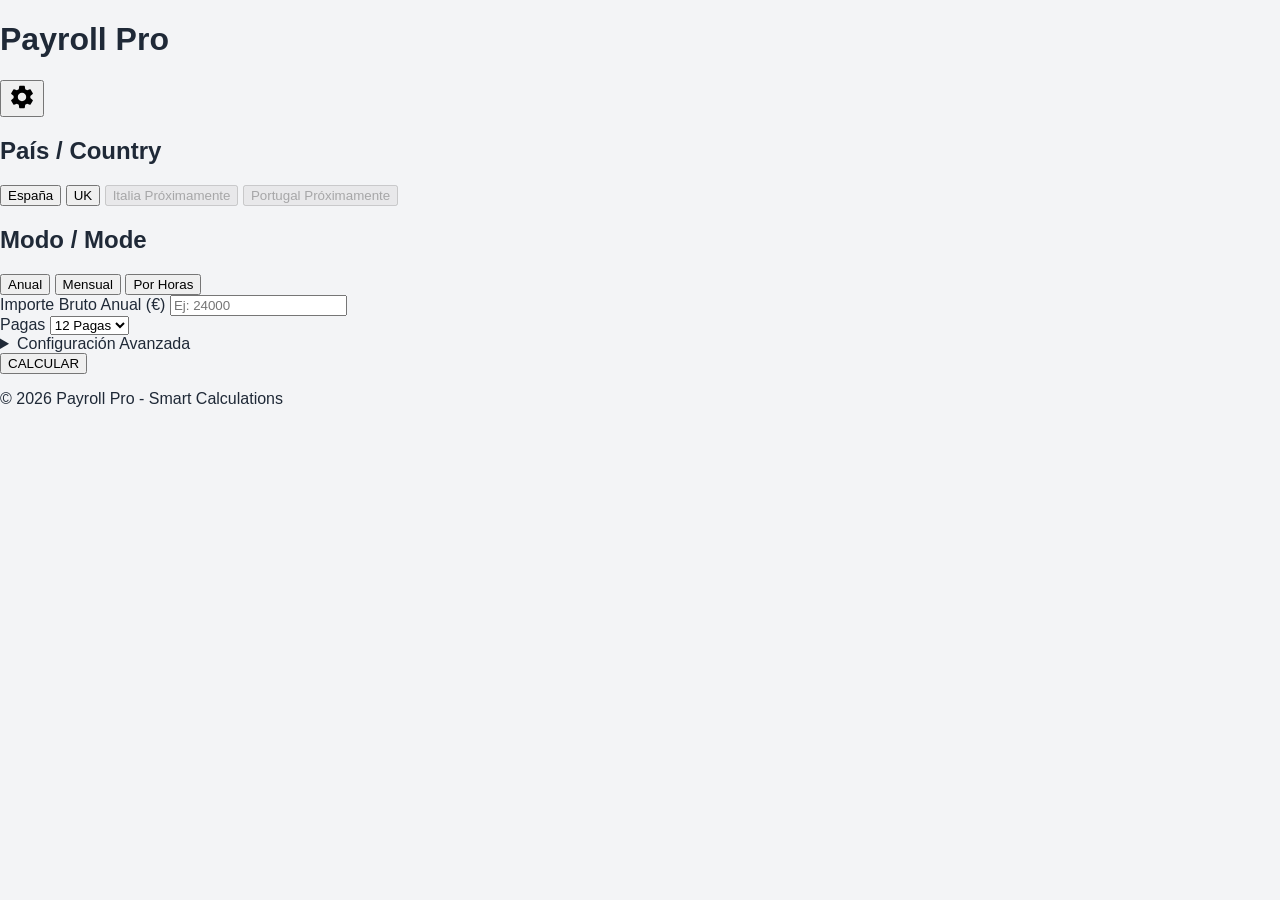
==== commit aab1287d: "Update index.html" ====
--- a/index.html
+++ b/index.html
@@ -158,3 +158,129 @@
                     </select>
                 </div>
             </div>
+            <details id="spain-advanced" class="advanced-settings">
+                <summary>Configuración Avanzada</summary>
+                <div class="advanced-content">
+                    <div class="input-group">
+                        <label for="sp-irpf-manual">Ajustar IRPF Manual (%)</label>
+                        <input type="number" id="sp-irpf-manual" class="input-field" placeholder="Ej: 15">
+                    </div>
+                    <div class="pro-fields-wrapper">
+                        <div class="input-group pro-item">
+                            <label for="sp-pro-ss">Añadir Seg. Social Extra (€)</label>
+                            <input type="number" id="sp-pro-ss" class="input-field pro-input" placeholder="0.00">
+                        </div>
+                        <div class="input-group pro-item">
+                            <label for="sp-pro-extras">Extras / Bonus (€)</label>
+                            <div class="multi-input">
+                                <input type="number" id="sp-pro-extras-val" class="input-field pro-input" placeholder="Cantidad">
+                                <input type="number" id="sp-pro-extras-mul" class="input-field pro-input" placeholder="x1">
+                            </div>
+                        </div>
+                        <div class="input-group pro-item">
+                            <label for="sp-pro-km">Kilometraje (€)</label>
+                            <div class="multi-input">
+                                <input type="number" id="sp-pro-km-val" class="input-field pro-input" placeholder="Precio/km">
+                                <input type="number" id="sp-pro-km-total" class="input-field pro-input" placeholder="Total km">
+                            </div>
+                        </div>
+                    </div>
+                </div>
+            </details>
+        </section>
+
+        <section id="module-uk" class="country-module hidden">
+            
+            <div id="uk-annual" class="calc-form active">
+                <div class="input-group">
+                    <label for="uk-annual-gross">Gross Annual Salary (£)</label>
+                    <input type="number" id="uk-annual-gross" class="input-field" placeholder="Ej: 30000">
+                </div>
+            </div>
+
+            <div id="uk-monthly" class="calc-form hidden">
+                <div class="input-group">
+                    <label for="uk-monthly-gross">Monthly Gross Pay (£)</label>
+                    <input type="number" id="uk-monthly-gross" class="input-field" placeholder="Ej: 2500">
+                </div>
+                <div class="input-group">
+                    <label for="uk-pay-period">Pay Period (1-12)</label>
+                    <input type="number" id="uk-pay-period" min="1" max="12" class="input-field" placeholder="Month number">
+                </div>
+            </div>
+
+            <div id="uk-hourly" class="calc-form hidden">
+                <div class="input-group">
+                    <label for="uk-hourly-rate">Hourly Rate (£)</label>
+                    <input type="number" id="uk-hourly-rate" class="input-field" placeholder="Ej: 12">
+                </div>
+                <div class="input-group">
+                    <label for="uk-hourly-hours">Hours</label>
+                    <input type="number" id="uk-hourly-hours" class="input-field" placeholder="Hours per week">
+                </div>
+                <div class="input-group">
+                    <label for="uk-hourly-days">Days (Optional)</label>
+                    <input type="number" id="uk-hourly-days" class="input-field" placeholder="Days per week">
+                </div>
+            </div>
+
+            <details id="uk-advanced" class="advanced-settings">
+                <summary>Advanced Settings / Configuración</summary>
+                <div class="advanced-content">
+                    <div class="input-group toggle-group">
+                        <label for="uk-dual-job">Double Employment / Doble Empleo</label>
+                        <input type="checkbox" id="uk-dual-job" class="toggle-switch">
+                    </div>
+                    <div class="pro-fields-wrapper">
+                        <div class="input-group pro-item">
+                            <label for="uk-pro-taxcode">Tax Code</label>
+                            <input type="text" id="uk-pro-taxcode" class="input-field pro-input" placeholder="Ej: 1257L">
+                        </div>
+                        <div class="input-group pro-item">
+                            <label for="uk-pro-pension">Pension Contribution (%)</label>
+                            <input type="number" id="uk-pro-pension" class="input-field pro-input" placeholder="Ej: 5">
+                        </div>
+                    </div>
+                </div>
+            </details>
+        </section>
+
+        <div class="action-container">
+            <button id="btn-calculate" class="btn-calculate-main">CALCULAR</button>
+        </div>
+                <section id="results-section" class="results-container hidden">
+            <div id="results-loader" class="loader hidden"></div>
+            
+            <div id="results-content">
+                <h2 id="label-summary" class="section-title">Resumen / Summary</h2>
+                
+                <div id="results-list" class="results-grid">
+                    </div>
+
+                <div class="net-total-wrapper">
+                    <span id="label-net-total">IMPORTE NETO</span>
+                    <div id="net-result-value" class="net-amount">0.00</div>
+                </div>
+            </div>
+        </section>
+
+        <div id="ad-interstitial-placeholder" class="ads-container"></div>
+
+        <section id="module-coming-soon" class="country-module hidden">
+            <div class="coming-soon-content">
+                <img src="assets/under-construction.png" alt="Obras" class="img-construction">
+                <h2 id="text-coming-soon">Próximamente / Coming Soon</h2>
+                <p>Estamos trabajando para incluir la legislación de este país.</p>
+            </div>
+        </section>
+
+    </main>
+
+    <footer class="main-footer">
+        <p>&copy; 2026 Payroll Pro - Smart Calculations</p>
+    </footer>
+
+    <script src="app.js" defer></script>
+    <script src="ads/ads-engine.js" defer></script>
+</body>
+</html>
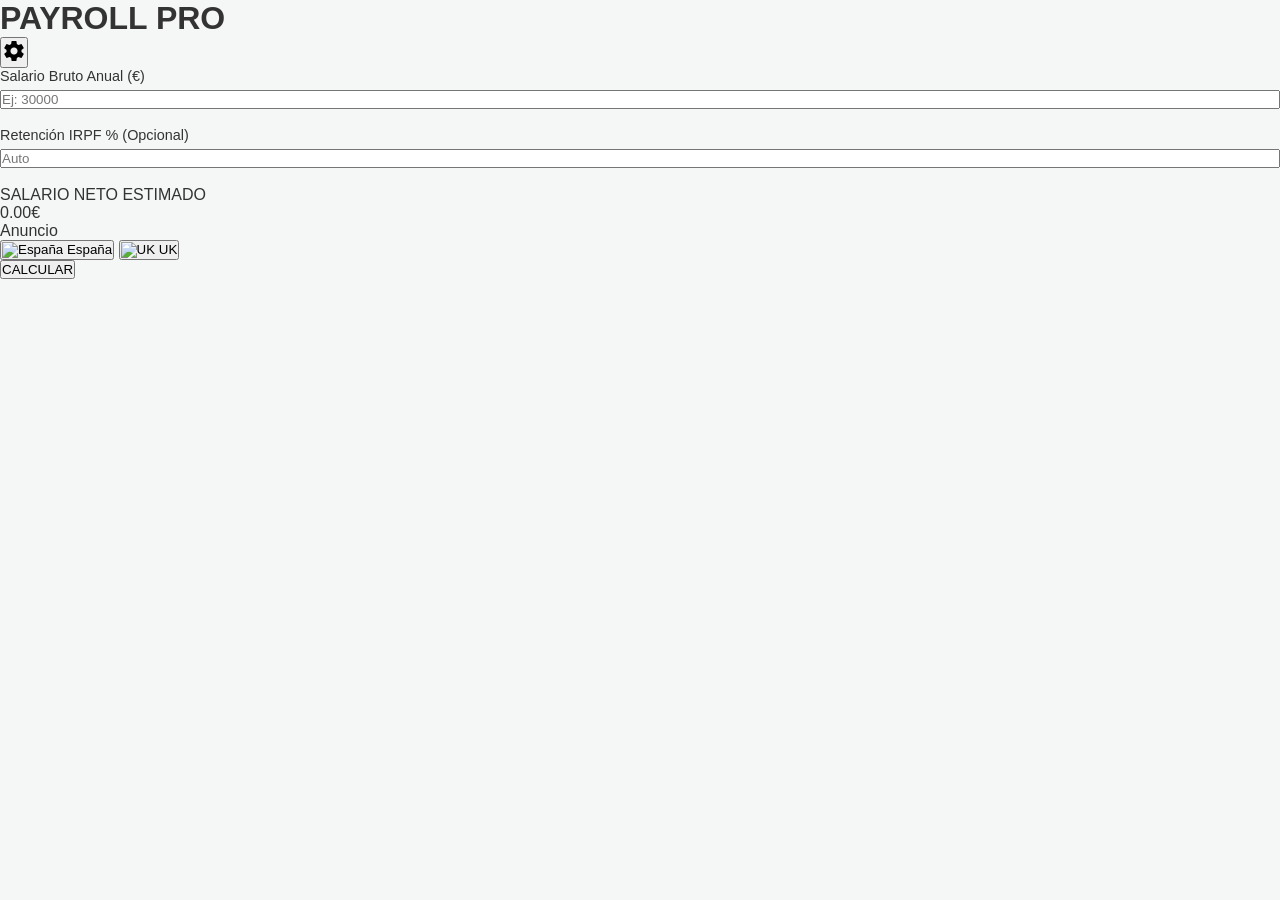
==== commit c29041ce: "Update index.html" ====
--- a/index.html
+++ b/index.html
@@ -3,284 +3,111 @@
 <head>
     <meta charset="UTF-8">
     <meta name="viewport" content="width=device-width, initial-scale=1.0, maximum-scale=1.0, user-scalable=no">
-    <title>Payroll Pro</title>
+    <title>Payroll Pro - Tax Calculator</title>
     <link rel="stylesheet" href="style.css">
     <link rel="manifest" href="manifest.json">
-    </head>
-<body class="theme-light">
+    <link href="https://fonts.googleapis.com/icon?family=Material+Icons" rel="stylesheet">
+</head>
+<body>
 
-    <div id="ad-banner-top" class="ads-container"></div>
+    <div id="app-container">
+        <header>
+            <div class="header-content">
+                <h1>PAYROLL <span class="gold-text">PRO</span></h1>
+                <button id="btn-settings" class="icon-btn">
+                    <span class="material-icons">settings</span>
+                </button>
+            </div>
+        </header>
 
-    <header id="main-header" class="header-container">
-        <div id="app-titles" class="titles-wrapper">
-            <h1 id="title-en" class="app-title active">Payroll Pro</h1>
-            <h1 id="title-es" class="app-title hidden">Nóminas</h1>
-            <h1 id="title-pt" class="app-title hidden">Nómina</h1>
-            <h1 id="title-it" class="app-title hidden">Nómina</h1>
-        </div>
-        <button id="btn-settings" class="gear-icon" aria-label="Ajustes">
-            <svg viewBox="0 0 24 24" width="28" height="28"><path fill="currentColor" d="M19.14,12.94c0.04-0.3,0.06-0.61,0.06-0.94c0-0.32-0.02-0.64-0.06-0.94l2.03-1.58c0.18-0.14,0.23-0.41,0.12-0.61 l-1.92-3.32c-0.12-0.22-0.37-0.29-0.59-0.22l-2.39,0.96c-0.5-0.38-1.03-0.7-1.62-0.94L14.4,2.81c-0.04-0.24-0.24-0.41-0.48-0.41 h-3.84c-0.24,0-0.43,0.17-0.47,0.41L9.25,5.35C8.66,5.59,8.12,5.92,7.63,6.29L5.24,5.33c-0.22-0.08-0.47,0-0.59,0.22L2.73,8.87 C2.62,9.08,2.66,9.34,2.86,9.48l2.03,1.58C4.84,11.36,4.8,11.69,4.8,12s0.02,0.64,0.06,0.94l-2.03,1.58 c-0.18,0.14-0.23,0.41-0.12,0.61l1.92,3.32c0.12,0.22,0.37,0.29,0.59,0.22l2.39-0.96c0.5,0.38,1.03,0.7,1.62,0.94l0.36,2.54 c0.05,0.24,0.24,0.41,0.48,0.41h3.84c0.24,0,0.43-0.17,0.47-0.41l0.36-2.54c0.59-0.24,1.13-0.56,1.62-0.94l2.39,0.96 c0.22,0.08,0.47,0,0.59-0.22l1.92-3.32c0.12-0.22,0.07-0.49-0.12-0.61L19.14,12.94z M12,15.6c-1.98,0-3.6-1.62-3.6-3.6 s1.62-3.6,3.6-3.6s3.6,1.62,3.6,3.6S13.98,15.6,12,15.6z"/></svg>
-        </button>
-    </header>
-
-    <aside id="settings-menu" class="settings-panel hidden">
-        <div class="settings-header">
-            <h2 id="settings-title">Ajustes</h2>
-            <button id="btn-close-settings" class="close-btn">✖</button>
-        </div>
-        
-        <div class="settings-content">
-            <div class="setting-group">
-                <div class="setting-item">
-                    <label for="theme-toggle">Modo Oscuro</label>
-                    <input type="checkbox" id="theme-toggle" class="toggle-switch">
+        <main id="main-screen" class="screen">
+            
+            <div id="form-spain" class="country-form">
+                <div class="input-group">
+                    <label>Salario Bruto Anual (€)</label>
+                    <input type="number" id="sp-annual-gross" placeholder="Ej: 30000" inputmode="decimal">
                 </div>
-                <div class="setting-item">
-                    <label for="lang-select">Idioma / Language</label>
-                    <select id="lang-select" class="dropdown-select">
-                        <option value="es">Español</option>
-                        <option value="en">English</option>
-                        <option value="it">Italiano</option>
-                        <option value="pt">Português</option>
-                    </select>
+                <div class="input-group">
+                    <label>Retención IRPF % (Opcional)</label>
+                    <input type="number" id="sp-irpf-manual" placeholder="Auto" inputmode="decimal">
                 </div>
             </div>
 
-            <hr class="settings-divider">
+            <div id="form-uk" class="country-form hidden">
+                <div class="input-group">
+                    <label>Annual Gross Salary (£)</label>
+                    <input type="number" id="uk-annual-gross" placeholder="Ej: 45000" inputmode="decimal">
+                </div>
 
-            <div id="pro-upgrade-container" class="setting-group">
-                <button id="btn-become-pro" class="btn-primary-action">Hacerse PRO</button>
+                <div class="input-group">
+                    <label>Tax Region</label>
+                    <select id="uk-region-select" class="custom-select">
+                        <option value="rUK">England / Wales / NI</option>
+                        <option value="SCO">Scotland (6 Tax Bands)</option>
+                    </select>
+                </div>
+
+                <div class="toggle-container">
+                    <label class="switch-label">Include Holiday Pay (12.07%)</label>
+                    <label class="switch">
+                        <input type="checkbox" id="uk-holiday-pay">
+                        <span class="slider round"></span>
+                    </label>
+                </div>
             </div>
+            <div id="results-container" class="results-card">
+                <div class="net-label">SALARIO NETO ESTIMADO</div>
+                <div id="net-result-value" class="net-value">0.00€</div>
+                <div id="results-list" class="breakdown-list">
+                    </div>
+            </div>
+            <div id="ad-banner-container" class="ad-container">
+                <div class="ad-placeholder">Anuncio</div>
+            </div>
+        </main>
 
-            <div id="pro-settings-container" class="setting-group hidden">
-                <h3 class="pro-title">Ajustes PRO</h3>
-                <button id="btn-change-currency" class="btn-secondary">Cambiar Moneda</button>
-                <button id="btn-change-email" class="btn-secondary">Cambiar Email</button>
-                <button id="btn-restore-settings" class="btn-secondary">Restaurar Ajustes</button>
-                <button id="btn-undo-pro" class="btn-danger">Deshacer PRO</button>
-            </div>
-
-            <hr class="settings-divider">
-
-            <div id="auth-container" class="setting-group">
-                <h3>Inicio Sesión PRO</h3>
-                <input type="email" id="auth-email" class="input-field" placeholder="Correo electrónico">
-                <input type="password" id="auth-password" class="input-field" placeholder="Contraseña">
-                <button id="btn-login" class="btn-primary-action">Iniciar Sesión</button>
-                <button id="btn-register" class="btn-secondary">Registrarse</button>
-            </div>
-
-            <hr class="settings-divider">
-
-            <div id="legal-container" class="setting-group legal-links">
-                <a href="#privacy" id="link-privacy">Política de Privacidad</a>
-                <a href="#terms" id="link-terms">Términos de Servicio</a>
-            </div>
-        </div>
-    </aside>
-
-    <main id="app-main-content">
-                <section id="country-selection" class="selection-section">
-            <h2 id="label-country" class="section-title">País / Country</h2>
-            <div class="button-group country-buttons">
-                <button id="btn-spain" class="btn-country active">España</button>
-                <button id="btn-uk" class="btn-country">UK</button>
-                <button id="btn-italy" class="btn-country disabled" disabled>
-                    Italia <span class="badge-soon">Próximamente</span>
+        <section id="settings-screen" class="screen hidden">
+            <div class="settings-header">
+                <button class="btn-back icon-btn">
+                    <span class="material-icons">arrow_back</span>
                 </button>
-                <button id="btn-portugal" class="btn-country disabled" disabled>
-                    Portugal <span class="badge-soon">Próximamente</span>
-                </button>
+                <h2>Configuración PRO</h2>
             </div>
             
-            <h2 id="label-mode" class="section-title">Modo / Mode</h2>
-            <div class="button-group mode-buttons">
-                <button id="btn-mode-annual" class="btn-mode active">Anual</button>
-                <button id="btn-mode-monthly" class="btn-mode">Mensual</button>
-                <button id="btn-mode-hourly" class="btn-mode">Por Horas</button>
-                <button id="btn-mode-dismissal" class="btn-mode pro-feature hidden">Despido <span class="pro-badge">PRO</span></button>
-                <button id="btn-mode-inverse" class="btn-mode pro-feature hidden">Inverso <span class="pro-badge">PRO</span></button>
-            </div>
-        </section>
+            <div class="settings-content">
+                <div class="pro-card">
+                    <span class="material-icons gold-text">workspace_premium</span>
+                    <h3>Acceso Ilimitado</h3>
+                    <p>Desbloquea historial de cálculos y exportación en PDF.</p>
+                    <button class="gold-btn">DESBLOQUEAR PRO</button>
+                </div>
 
-        <section id="module-spain" class="country-module active">
-            
-            <div id="spain-annual" class="calc-form active">
-                <div class="input-group">
-                    <label for="sp-annual-gross">Importe Bruto Anual (€)</label>
-                    <input type="number" id="sp-annual-gross" class="input-field" placeholder="Ej: 24000">
-                </div>
-                <div class="input-group">
-                    <label for="sp-annual-months">Pagas</label>
-                    <select id="sp-annual-months" class="dropdown-select">
-                        <option value="12">12 Pagas</option>
-                        <option value="14">14 Pagas</option>
+                <div class="setting-item">
+                    <span>Moneda Principal</span>
+                    <select id="currency-pref">
+                        <option value="EUR">Euro (€)</option>
+                        <option value="GBP">Pound (£)</option>
                     </select>
-                </div>
-            </div>
-
-            <div id="spain-monthly" class="calc-form hidden">
-                <div class="input-group">
-                    <label for="sp-monthly-gross">Importe Bruto Mensual (€)</label>
-                    <input type="number" id="sp-monthly-gross" class="input-field" placeholder="Ej: 2000">
-                </div>
-                <div class="input-group toggle-group">
-                    <label for="sp-monthly-prorated">Paga Extra Prorrateada</label>
-                    <input type="checkbox" id="sp-monthly-prorated" class="toggle-switch">
-                </div>
-            </div>
-
-            <div id="spain-hourly" class="calc-form hidden">
-                <div class="input-group">
-                    <label for="sp-hourly-price">Precio por Hora (€)</label>
-                    <input type="number" id="sp-hourly-price" class="input-field" placeholder="Ej: 10.50">
-                </div>
-                <div class="input-group">
-                    <label for="sp-hourly-hours">Número de Horas</label>
-                    <input type="number" id="sp-hourly-hours" class="input-field" placeholder="Ej: 8">
-                </div>
-                <div class="input-group">
-                    <label for="sp-hourly-days">Número de Días</label>
-                    <input type="number" id="sp-hourly-days" class="input-field" placeholder="Ej: 20">
-                </div>
-            </div>
-
-            <div id="spain-dismissal" class="calc-form pro-feature hidden">
-                <div class="input-group">
-                    <label for="sp-dismissal-years">Años Trabajados</label>
-                    <input type="number" id="sp-dismissal-years" class="input-field" placeholder="Ej: 5">
-                </div>
-                <div class="input-group">
-                    <label for="sp-dismissal-type">Tipo de Despido</label>
-                    <select id="sp-dismissal-type" class="dropdown-select">
-                        <option value="objective">Objetivo (20 días/año)</option>
-                        <option value="unfair">Improcedente (33 días/año)</option>
-                    </select>
-                </div>
-            </div>
-            <details id="spain-advanced" class="advanced-settings">
-                <summary>Configuración Avanzada</summary>
-                <div class="advanced-content">
-                    <div class="input-group">
-                        <label for="sp-irpf-manual">Ajustar IRPF Manual (%)</label>
-                        <input type="number" id="sp-irpf-manual" class="input-field" placeholder="Ej: 15">
-                    </div>
-                    <div class="pro-fields-wrapper">
-                        <div class="input-group pro-item">
-                            <label for="sp-pro-ss">Añadir Seg. Social Extra (€)</label>
-                            <input type="number" id="sp-pro-ss" class="input-field pro-input" placeholder="0.00">
-                        </div>
-                        <div class="input-group pro-item">
-                            <label for="sp-pro-extras">Extras / Bonus (€)</label>
-                            <div class="multi-input">
-                                <input type="number" id="sp-pro-extras-val" class="input-field pro-input" placeholder="Cantidad">
-                                <input type="number" id="sp-pro-extras-mul" class="input-field pro-input" placeholder="x1">
-                            </div>
-                        </div>
-                        <div class="input-group pro-item">
-                            <label for="sp-pro-km">Kilometraje (€)</label>
-                            <div class="multi-input">
-                                <input type="number" id="sp-pro-km-val" class="input-field pro-input" placeholder="Precio/km">
-                                <input type="number" id="sp-pro-km-total" class="input-field pro-input" placeholder="Total km">
-                            </div>
-                        </div>
-                    </div>
-                </div>
-            </details>
-        </section>
-
-        <section id="module-uk" class="country-module hidden">
-            
-            <div id="uk-annual" class="calc-form active">
-                <div class="input-group">
-                    <label for="uk-annual-gross">Gross Annual Salary (£)</label>
-                    <input type="number" id="uk-annual-gross" class="input-field" placeholder="Ej: 30000">
-                </div>
-            </div>
-
-            <div id="uk-monthly" class="calc-form hidden">
-                <div class="input-group">
-                    <label for="uk-monthly-gross">Monthly Gross Pay (£)</label>
-                    <input type="number" id="uk-monthly-gross" class="input-field" placeholder="Ej: 2500">
-                </div>
-                <div class="input-group">
-                    <label for="uk-pay-period">Pay Period (1-12)</label>
-                    <input type="number" id="uk-pay-period" min="1" max="12" class="input-field" placeholder="Month number">
-                </div>
-            </div>
-
-            <div id="uk-hourly" class="calc-form hidden">
-                <div class="input-group">
-                    <label for="uk-hourly-rate">Hourly Rate (£)</label>
-                    <input type="number" id="uk-hourly-rate" class="input-field" placeholder="Ej: 12">
-                </div>
-                <div class="input-group">
-                    <label for="uk-hourly-hours">Hours</label>
-                    <input type="number" id="uk-hourly-hours" class="input-field" placeholder="Hours per week">
-                </div>
-                <div class="input-group">
-                    <label for="uk-hourly-days">Days (Optional)</label>
-                    <input type="number" id="uk-hourly-days" class="input-field" placeholder="Days per week">
-                </div>
-            </div>
-
-            <details id="uk-advanced" class="advanced-settings">
-                <summary>Advanced Settings / Configuración</summary>
-                <div class="advanced-content">
-                    <div class="input-group toggle-group">
-                        <label for="uk-dual-job">Double Employment / Doble Empleo</label>
-                        <input type="checkbox" id="uk-dual-job" class="toggle-switch">
-                    </div>
-                    <div class="pro-fields-wrapper">
-                        <div class="input-group pro-item">
-                            <label for="uk-pro-taxcode">Tax Code</label>
-                            <input type="text" id="uk-pro-taxcode" class="input-field pro-input" placeholder="Ej: 1257L">
-                        </div>
-                        <div class="input-group pro-item">
-                            <label for="uk-pro-pension">Pension Contribution (%)</label>
-                            <input type="number" id="uk-pro-pension" class="input-field pro-input" placeholder="Ej: 5">
-                        </div>
-                    </div>
-                </div>
-            </details>
-        </section>
-
-        <div class="action-container">
-            <button id="btn-calculate" class="btn-calculate-main">CALCULAR</button>
-        </div>
-                <section id="results-section" class="results-container hidden">
-            <div id="results-loader" class="loader hidden"></div>
-            
-            <div id="results-content">
-                <h2 id="label-summary" class="section-title">Resumen / Summary</h2>
-                
-                <div id="results-list" class="results-grid">
-                    </div>
-
-                <div class="net-total-wrapper">
-                    <span id="label-net-total">IMPORTE NETO</span>
-                    <div id="net-result-value" class="net-amount">0.00</div>
                 </div>
             </div>
         </section>
 
-        <div id="ad-interstitial-placeholder" class="ads-container"></div>
+        <nav id="bottom-nav">
+            <button class="nav-btn active" data-country="spain">
+                <img src="https://flagcdn.com/w40/es.png" alt="España">
+                <span>España</span>
+            </button>
+            <button class="nav-btn" data-country="uk">
+                <img src="https://flagcdn.com/w40/gb.png" alt="UK">
+                <span>UK</span>
+            </button>
+        </nav>
+    </div>
 
-        <section id="module-coming-soon" class="country-module hidden">
-            <div class="coming-soon-content">
-                <img src="assets/under-construction.png" alt="Obras" class="img-construction">
-                <h2 id="text-coming-soon">Próximamente / Coming Soon</h2>
-                <p>Estamos trabajando para incluir la legislación de este país.</p>
-            </div>
-        </section>
-
-    </main>
-
-    <footer class="main-footer">
-        <p>&copy; 2026 Payroll Pro - Smart Calculations</p>
-    </footer>
-
-    <script src="app.js" defer></script>
-    <script src="ads/ads-engine.js" defer></script>
+    <script src="firebase-config.js"></script>
+    <script src="ads/ads-engine.js"></script>
+    <script src="app.js"></script>
 </body>
 </html>
+
+            <button id="btn-calculate" class="main-btn">CALCULAR</button>
--- a/style.css
+++ b/style.css
@@ -1,22 +1,587 @@
-:root { --primary: #2563eb; --success: #16a34a; --bg-color: #f3f4f6; --card-bg: #ffffff; --text-main: #1f2937; --border-color: #d1d5db; }
-[data-theme="dark"] { --bg-color: #111827; --card-bg: #1f2937; --text-main: #f9fafb; --border-color: #374151; }
-
-body { background: var(--bg-color); color: var(--text-main); font-family: sans-serif; margin: 0; }
-#app-container { max-width: 500px; margin: 0 auto; padding: 15px; }
-
-.sidebar { position: fixed; top: 0; right: -300px; width: 280px; height: 100%; background: var(--card-bg); z-index: 2000; transition: 0.3s; padding: 20px; box-shadow: -2px 0 10px rgba(0,0,0,0.2); }
-.sidebar.open { right: 0; }
-.overlay { position: fixed; top: 0; left: 0; width: 100%; height: 100%; background: rgba(0,0,0,0.5); z-index: 1999; }
-.hidden { display: none !important; }
-
-.card { background: var(--card-bg); border-radius: 12px; padding: 20px; margin-bottom: 15px; box-shadow: 0 2px 5px rgba(0,0,0,0.1); }
-.input-wrapper { display: flex; align-items: center; border: 1px solid var(--border-color); border-radius: 8px; padding: 5px 10px; background: var(--bg-color); }
-.input-wrapper input { border: none; background: transparent; font-size: 1.2rem; width: 100%; color: var(--text-main); }
-
-.options-grid { display: grid; grid-template-columns: 1fr 1fr; gap: 10px; padding-top: 10px; }
-.btn-calculate { width: 100%; padding: 15px; background: var(--success); color: white; border: none; border-radius: 8px; font-weight: bold; cursor: pointer; margin-top: 15px; }
-.btn-gold { background: linear-gradient(to right, #f59e0b, #d97706); border: none; padding: 12px; color: white; border-radius: 8px; font-weight: bold; width: 100%; }
-.mode-selector { display: flex; gap: 5px; margin-bottom: 15px; }
-.mode-btn { flex: 1; padding: 10px; border: none; border-radius: 8px; background: var(--card-bg); color: var(--text-main); cursor: pointer; font-size: 0.8rem; }
-.mode-btn.active { background: var(--primary); color: white; }
-.locked { opacity: 0.4; pointer-events: none; }
+/* ==========================================================================
+   VARIABLES DE TEMA (Claro / Oscuro)
+   ========================================================================== */
+:root, .theme-light {
+    --bg-main: #f4f7f6;
+    --bg-card: #ffffff;
+    --text-main: #333333;
+    --text-muted: #666666;
+    --primary-color: #0056b3;
+    --primary-hover: #004494;
+    --secondary-color: #e0e0e0;
+    --accent-pro: #d4af37; /* Dorado PRO */
+    --accent-pro-dark: #b5952f;
+    --danger-color: #dc3545;
+    --border-color: #cccccc;
+    --shadow-sm: 0 2px 4px rgba(0,0,0,0.1);
+    --shadow-md: 0 4px 8px rgba(0,0,0,0.15);
+    --transition-speed: 0.3s;
+}
+
+.theme-dark {
+    --bg-main: #121212;
+    --bg-card: #1e1e1e;
+    --text-main: #f0f0f0;
+    --text-muted: #aaaaaa;
+    --primary-color: #4da3ff;
+    --primary-hover: #1a8cff;
+    --secondary-color: #333333;
+    --accent-pro: #f1c40f;
+    --accent-pro-dark: #d4ac0d;
+    --danger-color: #ff4d4d;
+    --border-color: #444444;
+    --shadow-sm: 0 2px 4px rgba(0,0,0,0.5);
+    --shadow-md: 0 4px 8px rgba(0,0,0,0.6);
+}
+
+/* ==========================================================================
+   RESET Y ESTILOS GLOBALES
+   ========================================================================== */
+* {
+    margin: 0;
+    padding: 0;
+    box-sizing: border-box;
+    font-family: 'Segoe UI', Roboto, Helvetica, Arial, sans-serif;
+}
+
+body {
+    background-color: var(--bg-main);
+    color: var(--text-main);
+    transition: background-color var(--transition-speed), color var(--transition-speed);
+    overflow-x: hidden;
+}
+
+.hidden {
+    display: none !important;
+}
+
+/* ==========================================================================
+   CABECERA PRINCIPAL (Header)
+   ========================================================================== */
+.header-container {
+    display: flex;
+    justify-content: space-between;
+    align-items: center;
+    background-color: var(--primary-color);
+    color: #ffffff;
+    padding: 15px 20px;
+    box-shadow: var(--shadow-sm);
+    position: sticky;
+    top: 0;
+    z-index: 100;
+}
+
+.titles-wrapper {
+    flex-grow: 1;
+}
+
+.app-title {
+    font-size: 1.5rem;
+    font-weight: 700;
+    margin: 0;
+    letter-spacing: 1px;
+}
+
+.gear-icon {
+    background: none;
+    border: none;
+    color: #ffffff;
+    cursor: pointer;
+    transition: transform var(--transition-speed);
+    display: flex;
+    align-items: center;
+    justify-content: center;
+}
+
+.gear-icon:active {
+    transform: rotate(45deg);
+}
+
+/* ==========================================================================
+   MENÚ DE AJUSTES (Settings Panel)
+   ========================================================================== */
+.settings-panel {
+    position: fixed;
+    top: 0;
+    right: 0;
+    width: 300px;
+    height: 100vh;
+    background-color: var(--bg-card);
+    box-shadow: -5px 0 15px rgba(0,0,0,0.2);
+    z-index: 1000;
+    transform: translateX(100%);
+    transition: transform var(--transition-speed) ease-in-out;
+    overflow-y: auto;
+}
+
+.settings-panel.open {
+    transform: translateX(0);
+}
+
+.settings-header {
+    display: flex;
+    justify-content: space-between;
+    align-items: center;
+    padding: 20px;
+    background-color: var(--primary-color);
+    color: #ffffff;
+}
+
+.close-btn {
+    background: none;
+    border: none;
+    color: #ffffff;
+    font-size: 1.2rem;
+    cursor: pointer;
+}
+
+.settings-content {
+    padding: 20px;
+}
+
+.setting-group {
+    margin-bottom: 20px;
+}
+
+.setting-item {
+    display: flex;
+    justify-content: space-between;
+    align-items: center;
+    margin-bottom: 15px;
+}
+
+.settings-divider {
+    border: 0;
+    height: 1px;
+    background-color: var(--border-color);
+    margin: 20px 0;
+}
+/* ==========================================================================
+   COMPONENTES DE SELECCIÓN (País y Modo)
+   ========================================================================== */
+.selection-section {
+    padding: 20px;
+    background-color: var(--bg-card);
+    margin: 10px;
+    border-radius: 12px;
+    box-shadow: var(--shadow-sm);
+}
+
+.section-title {
+    font-size: 1rem;
+    font-weight: 600;
+    color: var(--text-muted);
+    margin-bottom: 12px;
+    text-transform: uppercase;
+    letter-spacing: 0.5px;
+}
+
+.button-group {
+    display: grid;
+    grid-template-columns: repeat(2, 1fr);
+    gap: 10px;
+    margin-bottom: 20px;
+}
+
+.btn-country, .btn-mode {
+    padding: 12px 8px;
+    border: 2px solid var(--secondary-color);
+    background-color: var(--bg-card);
+    color: var(--text-main);
+    border-radius: 8px;
+    font-weight: 600;
+    cursor: pointer;
+    transition: all var(--transition-speed);
+    display: flex;
+    flex-direction: column;
+    align-items: center;
+    justify-content: center;
+    text-align: center;
+    position: relative;
+}
+
+.btn-country.active, .btn-mode.active {
+    border-color: var(--primary-color);
+    background-color: var(--primary-color);
+    color: #ffffff;
+}
+
+/* ESTADOS DESACTIVADOS (Italia / Portugal) */
+.btn-country.disabled {
+    opacity: 0.6;
+    cursor: not-allowed;
+    filter: grayscale(1);
+}
+
+.badge-soon {
+    font-size: 0.7rem;
+    background-color: var(--danger-color);
+    color: #fff;
+    padding: 2px 6px;
+    border-radius: 4px;
+    margin-top: 4px;
+}
+
+/* ETIQUETAS PRO EN BOTONES */
+.pro-badge {
+    font-size: 0.65rem;
+    background-color: var(--accent-pro);
+    color: #000;
+    padding: 1px 5px;
+    border-radius: 3px;
+    font-weight: 800;
+    margin-top: 3px;
+}
+
+/* ==========================================================================
+   FORMULARIOS DE ENTRADA (Inputs)
+   ========================================================================== */
+.country-module {
+    padding: 10px 20px;
+}
+
+.input-group {
+    margin-bottom: 18px;
+    display: flex;
+    flex-direction: column;
+}
+
+.input-group label {
+    font-size: 0.9rem;
+    margin-bottom: 6px;
+    font-weight: 500;
+}
+
+.input-field {
+    padding: 12px 15px;
+    border: 1.5px solid var(--border-color);
+    border-radius: 8px;
+    background-color: var(--bg-card);
+    color: var(--text-main);
+    font-size: 1rem;
+    outline: none;
+    transition: border-color var(--transition-speed);
+}
+
+.input-field:focus {
+    border-color: var(--primary-color);
+}
+
+.dropdown-select {
+    padding: 12px;
+    border: 1.5px solid var(--border-color);
+    border-radius: 8px;
+    background-color: var(--bg-card);
+    color: var(--text-main);
+    font-size: 1rem;
+    cursor: pointer;
+}
+
+/* INTERFAZ PARA MULTI-INPUT (Ej: Extras val x Cantidad) */
+.multi-input {
+    display: grid;
+    grid-template-columns: 1fr 1fr;
+    gap: 10px;
+}
+/* ==========================================================================
+   CONFIGURACIÓN AVANZADA (Details & Summary)
+   ========================================================================== */
+.advanced-settings {
+    background-color: var(--secondary-color);
+    border-radius: 8px;
+    margin-top: 15px;
+    padding: 10px;
+    transition: all var(--transition-speed);
+}
+
+.advanced-settings summary {
+    font-weight: 600;
+    cursor: pointer;
+    color: var(--primary-color);
+    outline: none;
+    list-style: none;
+    display: flex;
+    justify-content: space-between;
+    align-items: center;
+}
+
+.advanced-settings summary::after {
+    content: '▼';
+    font-size: 0.8rem;
+}
+
+.advanced-settings[open] summary::after {
+    content: '▲';
+}
+
+.advanced-content {
+    margin-top: 15px;
+    padding-top: 10px;
+    border-top: 1px solid var(--border-color);
+}
+
+/* ==========================================================================
+   INTERRUPTORES (Toggle Switches)
+   ========================================================================== */
+.toggle-group {
+    flex-direction: row !important;
+    justify-content: space-between;
+    align-items: center;
+}
+
+.toggle-switch {
+    appearance: none;
+    width: 45px;
+    height: 24px;
+    background-color: #ccc;
+    border-radius: 12px;
+    position: relative;
+    cursor: pointer;
+    transition: background-color 0.3s;
+}
+
+.toggle-switch::before {
+    content: '';
+    position: absolute;
+    width: 20px;
+    height: 20px;
+    background-color: white;
+    border-radius: 50%;
+    top: 2px;
+    left: 2px;
+    transition: transform 0.3s;
+}
+
+.toggle-switch:checked {
+    background-color: var(--primary-color);
+}
+
+.toggle-switch:checked::before {
+    transform: translateX(21px);
+}
+
+/* ==========================================================================
+   BOTONES Y ACCIONES
+   ========================================================================== */
+.action-container {
+    padding: 20px;
+    display: flex;
+    justify-content: center;
+}
+
+.btn-calculate-main {
+    width: 100%;
+    max-width: 400px;
+    padding: 16px;
+    background-color: var(--primary-color);
+    color: #ffffff;
+    border: none;
+    border-radius: 50px;
+    font-size: 1.2rem;
+    font-weight: 800;
+    letter-spacing: 1px;
+    cursor: pointer;
+    box-shadow: var(--shadow-md);
+    transition: transform 0.1s, background-color 0.3s;
+}
+
+.btn-calculate-main:active {
+    transform: scale(0.98);
+}
+
+.btn-primary-action {
+    width: 100%;
+    padding: 12px;
+    background-color: var(--primary-color);
+    color: white;
+    border: none;
+    border-radius: 8px;
+    font-weight: 600;
+    margin-bottom: 10px;
+    cursor: pointer;
+}
+
+.btn-secondary {
+    width: 100%;
+    padding: 10px;
+    background-color: var(--secondary-color);
+    color: var(--text-main);
+    border: 1px solid var(--border-color);
+    border-radius: 8px;
+    margin-bottom: 8px;
+    cursor: pointer;
+}
+
+.btn-danger {
+    width: 100%;
+    padding: 10px;
+    background-color: var(--danger-color);
+    color: white;
+    border: none;
+    border-radius: 8px;
+    cursor: pointer;
+}
+
+/* ==========================================================================
+   ESTILOS PARA FUNCIONES PRO (Visualización Básica)
+   ========================================================================== */
+.pro-fields-wrapper {
+    background-color: rgba(0, 0, 0, 0.05);
+    padding: 10px;
+    border-radius: 8px;
+    margin-top: 10px;
+}
+
+.pro-item {
+    opacity: 0.6; /* Color más oscuro/apagado solicitado */
+    filter: grayscale(0.5);
+    pointer-events: none; /* Bloqueado en versión básica */
+    position: relative;
+}
+
+.pro-item::after {
+    content: '🔒 PRO';
+    position: absolute;
+    right: 0;
+    top: 0;
+    font-size: 0.7rem;
+    color: var(--accent-pro-dark);
+    font-weight: bold;
+}
+
+/* Cuando el usuario es PRO, removemos el bloqueo vía JS */
+body.is-pro .pro-item {
+    opacity: 1;
+    filter: none;
+    pointer-events: auto;
+}
+/* ==========================================================================
+   DESGLOSE DE RESULTADOS (Results Display)
+   ========================================================================== */
+.results-container {
+    margin: 20px 10px;
+    padding: 25px;
+    background-color: var(--bg-card);
+    border-radius: 15px;
+    box-shadow: var(--shadow-md);
+    border: 2px solid var(--primary-color);
+    animation: fadeIn 0.5s ease;
+}
+
+@keyframes fadeIn {
+    from { opacity: 0; transform: translateY(10px); }
+    to { opacity: 1; transform: translateY(0); }
+}
+
+.results-grid {
+    display: flex;
+    flex-direction: column;
+    gap: 12px;
+    margin-bottom: 20px;
+}
+
+.result-item {
+    display: flex;
+    justify-content: space-between;
+    padding-bottom: 8px;
+    border-bottom: 1px dashed var(--border-color);
+    font-size: 0.95rem;
+}
+
+.result-value {
+    font-weight: 700;
+    color: var(--text-main);
+}
+
+.net-total-wrapper {
+    text-align: center;
+    padding: 20px;
+    background-color: var(--primary-color);
+    color: #ffffff;
+    border-radius: 10px;
+    margin-top: 10px;
+}
+
+#label-net-total {
+    font-size: 0.8rem;
+    text-transform: uppercase;
+    letter-spacing: 2px;
+    display: block;
+    margin-bottom: 5px;
+}
+
+.net-amount {
+    font-size: 2.2rem; /* Importe neto en grande */
+    font-weight: 900;
+}
+
+/* ==========================================================================
+   MÓDULO PRÓXIMAMENTE (Obras)
+   ========================================================================== */
+.coming-soon-content {
+    text-align: center;
+    padding: 40px 20px;
+}
+
+.img-construction {
+    width: 150px;
+    height: auto;
+    margin-bottom: 20px;
+    filter: drop-shadow(0 5px 15px rgba(0,0,0,0.1));
+}
+
+/* ==========================================================================
+   CONTENEDORES DE PUBLICIDAD
+   ========================================================================== */
+.ads-container {
+    width: 100%;
+    min-height: 50px;
+    background-color: rgba(0,0,0,0.03);
+    display: flex;
+    justify-content: center;
+    align-items: center;
+    margin: 10px 0;
+    overflow: hidden;
+}
+
+/* ==========================================================================
+   PIE DE PÁGINA (Footer)
+   ========================================================================== */
+.main-footer {
+    text-align: center;
+    padding: 30px 10px;
+    font-size: 0.8rem;
+    color: var(--text-muted);
+}
+
+/* ==========================================================================
+   LOADER (Animación de Cálculo)
+   ========================================================================== */
+.loader {
+    border: 4px solid var(--secondary-color);
+    border-top: 4px solid var(--primary-color);
+    border-radius: 50%;
+    width: 30px;
+    height: 30px;
+    animation: spin 1s linear infinite;
+    margin: 20px auto;
+}
+
+@keyframes spin {
+    0% { transform: rotate(0deg); }
+    100% { transform: rotate(360deg); }
+}
+
+/* ==========================================================================
+   DISEÑO ADAPTATIVO (Media Queries)
+   ========================================================================== */
+@media (min-width: 600px) {
+    .button-group {
+        grid-template-columns: repeat(4, 1fr);
+    }
+    
+    #app-main-content {
+        max-width: 600px;
+        margin: 0 auto;
+    }
+}
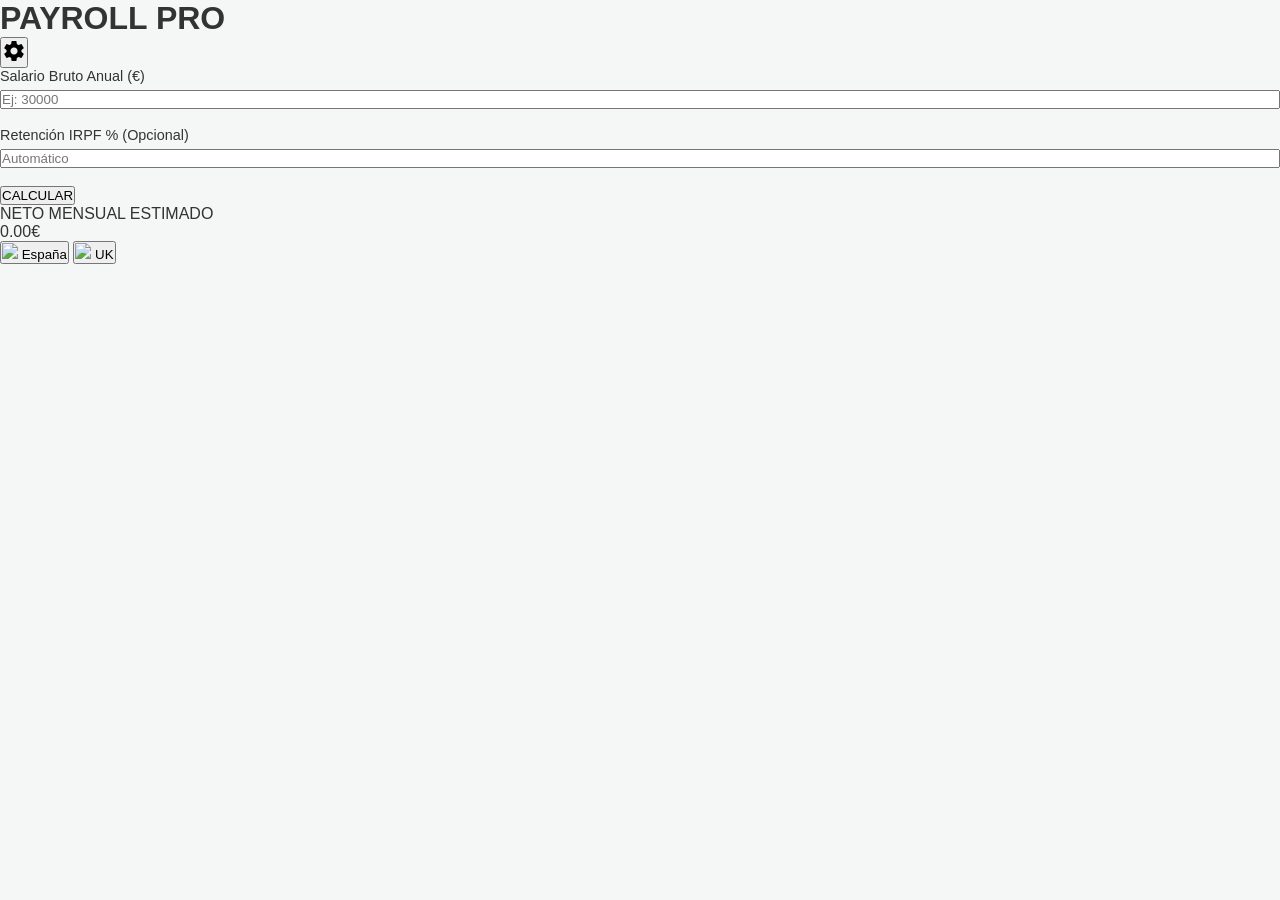
==== commit 30dbabab: "Update index.html" ====
--- a/index.html
+++ b/index.html
@@ -3,13 +3,12 @@
 <head>
     <meta charset="UTF-8">
     <meta name="viewport" content="width=device-width, initial-scale=1.0, maximum-scale=1.0, user-scalable=no">
-    <title>Payroll Pro - Tax Calculator</title>
+    <title>Payroll Pro</title>
     <link rel="stylesheet" href="style.css">
     <link rel="manifest" href="manifest.json">
     <link href="https://fonts.googleapis.com/icon?family=Material+Icons" rel="stylesheet">
 </head>
 <body>
-
     <div id="app-container">
         <header>
             <div class="header-content">
@@ -21,7 +20,6 @@
         </header>
 
         <main id="main-screen" class="screen">
-            
             <div id="form-spain" class="country-form">
                 <div class="input-group">
                     <label>Salario Bruto Anual (€)</label>
@@ -29,7 +27,7 @@
                 </div>
                 <div class="input-group">
                     <label>Retención IRPF % (Opcional)</label>
-                    <input type="number" id="sp-irpf-manual" placeholder="Auto" inputmode="decimal">
+                    <input type="number" id="sp-irpf-manual" placeholder="Automático" inputmode="decimal">
                 </div>
             </div>
 
@@ -38,76 +36,51 @@
                     <label>Annual Gross Salary (£)</label>
                     <input type="number" id="uk-annual-gross" placeholder="Ej: 45000" inputmode="decimal">
                 </div>
-
                 <div class="input-group">
                     <label>Tax Region</label>
-                    <select id="uk-region-select" class="custom-select">
+                    <select id="uk-region-select">
                         <option value="rUK">England / Wales / NI</option>
-                        <option value="SCO">Scotland (6 Tax Bands)</option>
+                        <option value="SCO">Scotland (Special Bands)</option>
                     </select>
                 </div>
-
                 <div class="toggle-container">
-                    <label class="switch-label">Include Holiday Pay (12.07%)</label>
-                    <label class="switch">
-                        <input type="checkbox" id="uk-holiday-pay">
-                        <span class="slider round"></span>
-                    </label>
+                    <label>Include Holiday Pay (12.07%)</label>
+                    <input type="checkbox" id="uk-holiday-pay">
                 </div>
             </div>
+
+            <button id="btn-calculate" class="main-btn">CALCULAR</button>
+
             <div id="results-container" class="results-card">
-                <div class="net-label">SALARIO NETO ESTIMADO</div>
+                <div class="net-label">NETO MENSUAL ESTIMADO</div>
                 <div id="net-result-value" class="net-value">0.00€</div>
-                <div id="results-list" class="breakdown-list">
-                    </div>
-            </div>
-            <div id="ad-banner-container" class="ad-container">
-                <div class="ad-placeholder">Anuncio</div>
+                <div id="results-list" class="breakdown-list"></div>
             </div>
         </main>
 
         <section id="settings-screen" class="screen hidden">
             <div class="settings-header">
-                <button class="btn-back icon-btn">
-                    <span class="material-icons">arrow_back</span>
-                </button>
-                <h2>Configuración PRO</h2>
+                <button class="btn-back icon-btn"><span class="material-icons">arrow_back</span></button>
+                <h2>Ajustes</h2>
             </div>
-            
             <div class="settings-content">
                 <div class="pro-card">
-                    <span class="material-icons gold-text">workspace_premium</span>
-                    <h3>Acceso Ilimitado</h3>
-                    <p>Desbloquea historial de cálculos y exportación en PDF.</p>
-                    <button class="gold-btn">DESBLOQUEAR PRO</button>
-                </div>
-
-                <div class="setting-item">
-                    <span>Moneda Principal</span>
-                    <select id="currency-pref">
-                        <option value="EUR">Euro (€)</option>
-                        <option value="GBP">Pound (£)</option>
-                    </select>
+                    <h3>Versión PRO</h3>
+                    <p>Desbloquea todas las funciones avanzadas.</p>
+                    <button class="gold-btn">DESBLOQUEAR</button>
                 </div>
             </div>
         </section>
 
         <nav id="bottom-nav">
             <button class="nav-btn active" data-country="spain">
-                <img src="https://flagcdn.com/w40/es.png" alt="España">
-                <span>España</span>
+                <img src="https://flagcdn.com/w40/es.png" width="24"> <span>España</span>
             </button>
             <button class="nav-btn" data-country="uk">
-                <img src="https://flagcdn.com/w40/gb.png" alt="UK">
-                <span>UK</span>
+                <img src="https://flagcdn.com/w40/gb.png" width="24"> <span>UK</span>
             </button>
         </nav>
     </div>
-
-    <script src="firebase-config.js"></script>
-    <script src="ads/ads-engine.js"></script>
     <script src="app.js"></script>
 </body>
 </html>
-
-            <button id="btn-calculate" class="main-btn">CALCULAR</button>
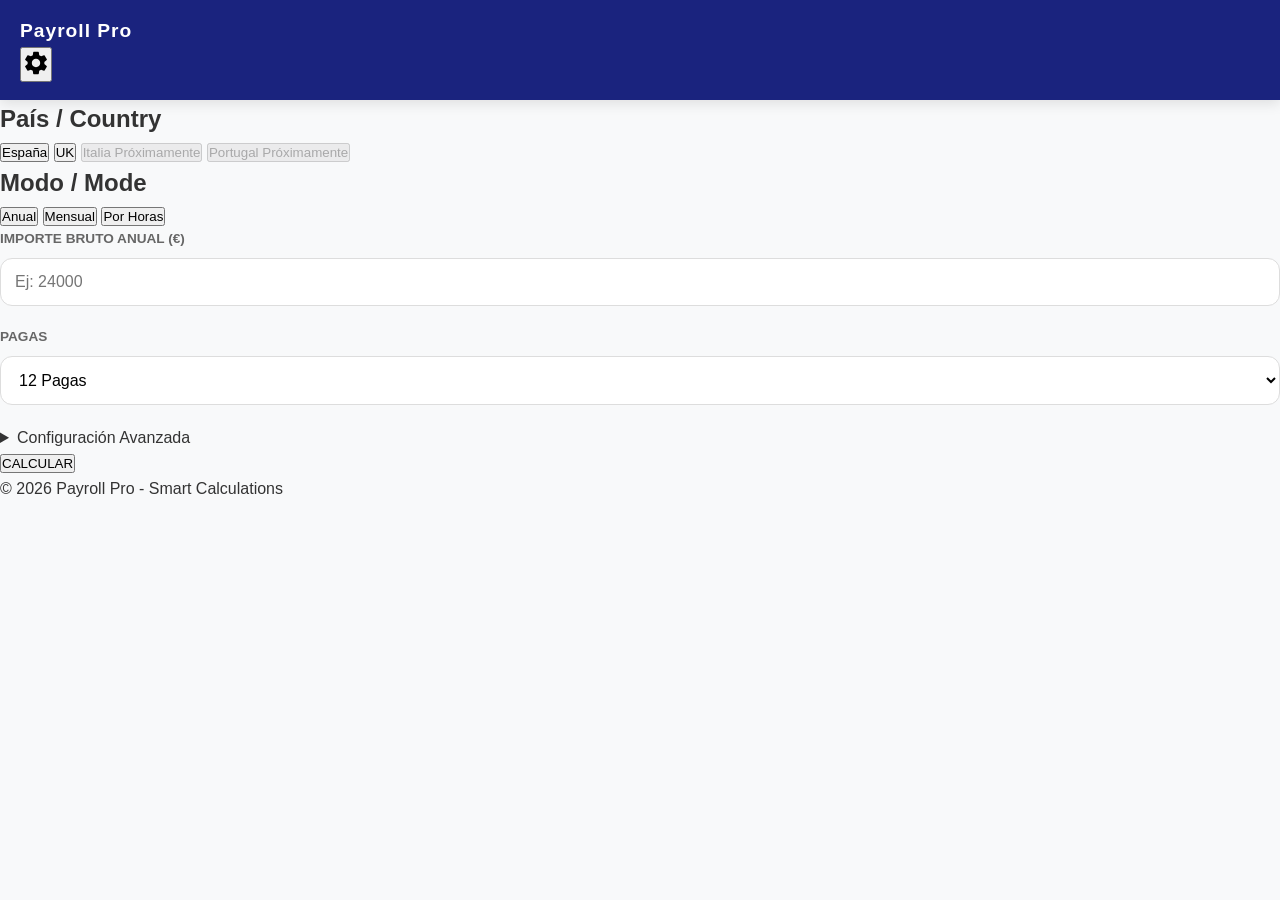
==== commit 7deac196: "Update index.html" ====
--- a/index.html
+++ b/index.html
@@ -6,81 +6,292 @@
     <title>Payroll Pro</title>
     <link rel="stylesheet" href="style.css">
     <link rel="manifest" href="manifest.json">
-    <link href="https://fonts.googleapis.com/icon?family=Material+Icons" rel="stylesheet">
-</head>
-<body>
-    <div id="app-container">
-        <header>
-            <div class="header-content">
-                <h1>PAYROLL <span class="gold-text">PRO</span></h1>
-                <button id="btn-settings" class="icon-btn">
-                    <span class="material-icons">settings</span>
+    </head>
+<body class="theme-light">
+
+    <div id="ad-banner-top" class="ads-container"></div>
+
+    <header id="main-header" class="header-container">
+        <div id="app-titles" class="titles-wrapper">
+            <h1 id="title-en" class="app-title active">Payroll Pro</h1>
+            <h1 id="title-es" class="app-title hidden">Nóminas</h1>
+            <h1 id="title-pt" class="app-title hidden">Nómina</h1>
+            <h1 id="title-it" class="app-title hidden">Nómina</h1>
+        </div>
+        <button id="btn-settings" class="gear-icon" aria-label="Ajustes">
+            <svg viewBox="0 0 24 24" width="28" height="28"><path fill="currentColor" d="M19.14,12.94c0.04-0.3,0.06-0.61,0.06-0.94c0-0.32-0.02-0.64-0.06-0.94l2.03-1.58c0.18-0.14,0.23-0.41,0.12-0.61 l-1.92-3.32c-0.12-0.22-0.37-0.29-0.59-0.22l-2.39,0.96c-0.5-0.38-1.03-0.7-1.62-0.94L14.4,2.81c-0.04-0.24-0.24-0.41-0.48-0.41 h-3.84c-0.24,0-0.43,0.17-0.47,0.41L9.25,5.35C8.66,5.59,8.12,5.92,7.63,6.29L5.24,5.33c-0.22-0.08-0.47,0-0.59,0.22L2.73,8.87 C2.62,9.08,2.66,9.34,2.86,9.48l2.03,1.58C4.84,11.36,4.8,11.69,4.8,12s0.02,0.64,0.06,0.94l-2.03,1.58 c-0.18,0.14-0.23,0.41-0.12,0.61l1.92,3.32c0.12,0.22,0.37,0.29,0.59,0.22l2.39-0.96c0.5,0.38,1.03,0.7,1.62,0.94l0.36,2.54 c0.05,0.24,0.24,0.41,0.48,0.41h3.84c0.24,0,0.43-0.17,0.47-0.41l0.36-2.54c0.59-0.24,1.13-0.56,1.62-0.94l2.39,0.96 c0.22,0.08,0.47,0,0.59-0.22l1.92-3.32c0.12-0.22,0.07-0.49-0.12-0.61L19.14,12.94z M12,15.6c-1.98,0-3.6-1.62-3.6-3.6 s1.62-3.6,3.6-3.6s3.6,1.62,3.6,3.6S13.98,15.6,12,15.6z"/></svg>
+        </button>
+    </header>
+
+    <aside id="settings-menu" class="settings-panel hidden">
+        <div class="settings-header">
+            <h2 id="settings-title">Ajustes</h2>
+            <button id="btn-close-settings" class="close-btn">✖</button>
+        </div>
+        
+        <div class="settings-content">
+            <div class="setting-group">
+                <div class="setting-item">
+                    <label for="theme-toggle">Modo Oscuro</label>
+                    <input type="checkbox" id="theme-toggle" class="toggle-switch">
+                </div>
+                <div class="setting-item">
+                    <label for="lang-select">Idioma / Language</label>
+                    <select id="lang-select" class="dropdown-select">
+                        <option value="es">Español</option>
+                        <option value="en">English</option>
+                        <option value="it">Italiano</option>
+                        <option value="pt">Português</option>
+                    </select>
+                </div>
+            </div>
+
+            <hr class="settings-divider">
+
+            <div id="pro-upgrade-container" class="setting-group">
+                <button id="btn-become-pro" class="btn-primary-action">Hacerse PRO</button>
+            </div>
+
+            <div id="pro-settings-container" class="setting-group hidden">
+                <h3 class="pro-title">Ajustes PRO</h3>
+                <button id="btn-change-currency" class="btn-secondary">Cambiar Moneda</button>
+                <button id="btn-change-email" class="btn-secondary">Cambiar Email</button>
+                <button id="btn-restore-settings" class="btn-secondary">Restaurar Ajustes</button>
+                <button id="btn-undo-pro" class="btn-danger">Deshacer PRO</button>
+            </div>
+
+            <hr class="settings-divider">
+
+            <div id="auth-container" class="setting-group">
+                <h3>Inicio Sesión PRO</h3>
+                <input type="email" id="auth-email" class="input-field" placeholder="Correo electrónico">
+                <input type="password" id="auth-password" class="input-field" placeholder="Contraseña">
+                <button id="btn-login" class="btn-primary-action">Iniciar Sesión</button>
+                <button id="btn-register" class="btn-secondary">Registrarse</button>
+            </div>
+
+            <hr class="settings-divider">
+
+            <div id="legal-container" class="setting-group legal-links">
+                <a href="#privacy" id="link-privacy">Política de Privacidad</a>
+                <a href="#terms" id="link-terms">Términos de Servicio</a>
+            </div>
+        </div>
+    </aside>
+
+    <main id="app-main-content">
+<section id="country-selection" class="selection-section">
+            <h2 id="label-country" class="section-title">País / Country</h2>
+            <div class="button-group country-buttons">
+                <button id="btn-spain" class="btn-country active">España</button>
+                <button id="btn-uk" class="btn-country">UK</button>
+                <button id="btn-italy" class="btn-country disabled" disabled>
+                    Italia <span class="badge-soon">Próximamente</span>
                 </button>
-            </div>
-        </header>
-
-        <main id="main-screen" class="screen">
-            <div id="form-spain" class="country-form">
-                <div class="input-group">
-                    <label>Salario Bruto Anual (€)</label>
-                    <input type="number" id="sp-annual-gross" placeholder="Ej: 30000" inputmode="decimal">
-                </div>
-                <div class="input-group">
-                    <label>Retención IRPF % (Opcional)</label>
-                    <input type="number" id="sp-irpf-manual" placeholder="Automático" inputmode="decimal">
-                </div>
-            </div>
-
-            <div id="form-uk" class="country-form hidden">
-                <div class="input-group">
-                    <label>Annual Gross Salary (£)</label>
-                    <input type="number" id="uk-annual-gross" placeholder="Ej: 45000" inputmode="decimal">
-                </div>
-                <div class="input-group">
-                    <label>Tax Region</label>
-                    <select id="uk-region-select">
+                <button id="btn-portugal" class="btn-country disabled" disabled>
+                    Portugal <span class="badge-soon">Próximamente</span>
+                </button>
+            </div>
+            
+            <h2 id="label-mode" class="section-title">Modo / Mode</h2>
+            <div class="button-group mode-buttons">
+                <button id="btn-mode-annual" class="btn-mode active">Anual</button>
+                <button id="btn-mode-monthly" class="btn-mode">Mensual</button>
+                <button id="btn-mode-hourly" class="btn-mode">Por Horas</button>
+                <button id="btn-mode-dismissal" class="btn-mode pro-feature hidden">Despido <span class="pro-badge">PRO</span></button>
+                <button id="btn-mode-inverse" class="btn-mode pro-feature hidden">Inverso <span class="pro-badge">PRO</span></button>
+            </div>
+        </section>
+
+        <section id="module-spain" class="country-module active">
+            
+            <div id="spain-annual" class="calc-form active">
+                <div class="input-group">
+                    <label for="sp-annual-gross">Importe Bruto Anual (€)</label>
+                    <input type="number" id="sp-annual-gross" class="input-field" placeholder="Ej: 24000">
+                </div>
+                <div class="input-group">
+                    <label for="sp-annual-months">Pagas</label>
+                    <select id="sp-annual-months" class="dropdown-select">
+                        <option value="12">12 Pagas</option>
+                        <option value="14">14 Pagas</option>
+                    </select>
+                </div>
+            </div>
+
+            <div id="spain-monthly" class="calc-form hidden">
+                <div class="input-group">
+                    <label for="sp-monthly-gross">Importe Bruto Mensual (€)</label>
+                    <input type="number" id="sp-monthly-gross" class="input-field" placeholder="Ej: 2000">
+                </div>
+                <div class="input-group toggle-group">
+                    <label for="sp-monthly-prorated">Paga Extra Prorrateada</label>
+                    <input type="checkbox" id="sp-monthly-prorated" class="toggle-switch">
+                </div>
+            </div>
+
+            <div id="spain-hourly" class="calc-form hidden">
+                <div class="input-group">
+                    <label for="sp-hourly-price">Precio por Hora (€)</label>
+                    <input type="number" id="sp-hourly-price" class="input-field" placeholder="Ej: 10.50">
+                </div>
+                <div class="input-group">
+                    <label for="sp-hourly-hours">Número de Horas</label>
+                    <input type="number" id="sp-hourly-hours" class="input-field" placeholder="Ej: 8">
+                </div>
+                <div class="input-group">
+                    <label for="sp-hourly-days">Número de Días</label>
+                    <input type="number" id="sp-hourly-days" class="input-field" placeholder="Ej: 20">
+                </div>
+            </div>
+
+            <div id="spain-dismissal" class="calc-form pro-feature hidden">
+                <div class="input-group">
+                    <label for="sp-dismissal-years">Años Trabajados</label>
+                    <input type="number" id="sp-dismissal-years" class="input-field" placeholder="Ej: 5">
+                </div>
+                <div class="input-group">
+                    <label for="sp-dismissal-type">Tipo de Despido</label>
+                    <select id="sp-dismissal-type" class="dropdown-select">
+                        <option value="objective">Objetivo (20 días/año)</option>
+                        <option value="unfair">Improcedente (33 días/año)</option>
+                    </select>
+                </div>
+            </div>
+<details id="spain-advanced" class="advanced-settings">
+                <summary>Configuración Avanzada</summary>
+                <div class="advanced-content">
+                    <div class="input-group">
+                        <label for="sp-irpf-manual">Ajustar IRPF Manual (%)</label>
+                        <input type="number" id="sp-irpf-manual" class="input-field" placeholder="Ej: 15">
+                    </div>
+                    <div class="pro-fields-wrapper">
+                        <div class="input-group pro-item">
+                            <label for="sp-pro-ss">Añadir Seg. Social Extra (€)</label>
+                            <input type="number" id="sp-pro-ss" class="input-field pro-input" placeholder="0.00">
+                        </div>
+                        <div class="input-group pro-item">
+                            <label for="sp-pro-extras">Extras / Bonus (€)</label>
+                            <div class="multi-input">
+                                <input type="number" id="sp-pro-extras-val" class="input-field pro-input" placeholder="Cantidad">
+                                <input type="number" id="sp-pro-extras-mul" class="input-field pro-input" placeholder="x1">
+                            </div>
+                        </div>
+                        <div class="input-group pro-item">
+                            <label for="sp-pro-km">Kilometraje (€)</label>
+                            <div class="multi-input">
+                                <input type="number" id="sp-pro-km-val" class="input-field pro-input" placeholder="Precio/km">
+                                <input type="number" id="sp-pro-km-total" class="input-field pro-input" placeholder="Total km">
+                            </div>
+                        </div>
+                    </div>
+                </div>
+            </details>
+        </section>
+
+        <section id="module-uk" class="country-module hidden">
+            
+            <div id="uk-annual" class="calc-form active">
+                <div class="input-group">
+                    <label for="uk-annual-gross">Gross Annual Salary (£)</label>
+                    <input type="number" id="uk-annual-gross" class="input-field" placeholder="Ej: 30000">
+                </div>
+                <div class="input-group">
+                    <label for="uk-region-select">Tax Region</label>
+                    <select id="uk-region-select" class="dropdown-select">
                         <option value="rUK">England / Wales / NI</option>
-                        <option value="SCO">Scotland (Special Bands)</option>
-                    </select>
-                </div>
-                <div class="toggle-container">
-                    <label>Include Holiday Pay (12.07%)</label>
-                    <input type="checkbox" id="uk-holiday-pay">
-                </div>
-            </div>
-
-            <button id="btn-calculate" class="main-btn">CALCULAR</button>
-
-            <div id="results-container" class="results-card">
-                <div class="net-label">NETO MENSUAL ESTIMADO</div>
-                <div id="net-result-value" class="net-value">0.00€</div>
-                <div id="results-list" class="breakdown-list"></div>
-            </div>
-        </main>
-
-        <section id="settings-screen" class="screen hidden">
-            <div class="settings-header">
-                <button class="btn-back icon-btn"><span class="material-icons">arrow_back</span></button>
-                <h2>Ajustes</h2>
-            </div>
-            <div class="settings-content">
-                <div class="pro-card">
-                    <h3>Versión PRO</h3>
-                    <p>Desbloquea todas las funciones avanzadas.</p>
-                    <button class="gold-btn">DESBLOQUEAR</button>
-                </div>
-            </div>
-        </section>
-
-        <nav id="bottom-nav">
-            <button class="nav-btn active" data-country="spain">
-                <img src="https://flagcdn.com/w40/es.png" width="24"> <span>España</span>
-            </button>
-            <button class="nav-btn" data-country="uk">
-                <img src="https://flagcdn.com/w40/gb.png" width="24"> <span>UK</span>
-            </button>
-        </nav>
-    </div>
-    <script src="app.js"></script>
+                        <option value="SCO">Scotland (Scottish Tax)</option>
+                    </select>
+                </div>
+            </div>
+
+            <div id="uk-monthly" class="calc-form hidden">
+                <div class="input-group">
+                    <label for="uk-monthly-gross">Monthly Gross Pay (£)</label>
+                    <input type="number" id="uk-monthly-gross" class="input-field" placeholder="Ej: 2500">
+                </div>
+                <div class="input-group">
+                    <label for="uk-pay-period">Pay Period (1-12)</label>
+                    <input type="number" id="uk-pay-period" min="1" max="12" class="input-field" placeholder="Month number">
+                </div>
+            </div>
+
+            <div id="uk-hourly" class="calc-form hidden">
+                <div class="input-group">
+                    <label for="uk-hourly-rate">Hourly Rate (£)</label>
+                    <input type="number" id="uk-hourly-rate" class="input-field" placeholder="Ej: 12">
+                </div>
+                <div class="input-group">
+                    <label for="uk-hourly-hours">Hours</label>
+                    <input type="number" id="uk-hourly-hours" class="input-field" placeholder="Hours per week">
+                </div>
+                <div class="input-group">
+                    <label for="uk-hourly-days">Days (Optional)</label>
+                    <input type="number" id="uk-hourly-days" class="input-field" placeholder="Days per week">
+                </div>
+            </div>
+
+            <details id="uk-advanced" class="advanced-settings">
+                <summary>Advanced Settings / Configuración</summary>
+                <div class="advanced-content">
+                    <div class="input-group toggle-group">
+                        <label for="uk-dual-job">Double Employment / Doble Empleo</label>
+                        <input type="checkbox" id="uk-dual-job" class="toggle-switch">
+                    </div>
+                    <div class="input-group toggle-group">
+                        <label for="uk-holiday-pay">Include Holiday Pay (12.07%)</label>
+                        <input type="checkbox" id="uk-holiday-pay" class="toggle-switch">
+                    </div>
+                    <div class="pro-fields-wrapper">
+                        <div class="input-group pro-item">
+                            <label for="uk-pro-taxcode">Tax Code</label>
+                            <input type="text" id="uk-pro-taxcode" class="input-field pro-input" placeholder="Ej: 1257L">
+                        </div>
+                        <div class="input-group pro-item">
+                            <label for="uk-pro-pension">Pension Contribution (%)</label>
+                            <input type="number" id="uk-pro-pension" class="input-field pro-input" placeholder="Ej: 5">
+                        </div>
+                    </div>
+                </div>
+            </details>
+        </section>
+
+        <div class="action-container">
+            <button id="btn-calculate" class="btn-calculate-main">CALCULAR</button>
+        </div>
+<section id="results-section" class="results-container hidden">
+            <div id="results-loader" class="loader hidden"></div>
+            
+            <div id="results-content">
+                <h2 id="label-summary" class="section-title">Resumen / Summary</h2>
+                
+                <div id="results-list" class="results-grid">
+                    </div>
+
+                <div class="net-total-wrapper">
+                    <span id="label-net-total">IMPORTE NETO</span>
+                    <div id="net-result-value" class="net-amount">0.00</div>
+                </div>
+            </div>
+        </section>
+
+        <div id="ad-interstitial-placeholder" class="ads-container"></div>
+
+        <section id="module-coming-soon" class="country-module hidden">
+            <div class="coming-soon-content">
+                <img src="assets/under-construction.png" alt="Obras" class="img-construction">
+                <h2 id="text-coming-soon">Próximamente / Coming Soon</h2>
+                <p>Estamos trabajando para incluir la legislación de este país.</p>
+            </div>
+        </section>
+
+    </main>
+
+    <footer class="main-footer">
+        <p>&copy; 2026 Payroll Pro - Smart Calculations</p>
+    </footer>
+
+    <script src="app.js" defer></script>
+    <script src="ads/ads-engine.js" defer></script>
 </body>
 </html>
--- a/style.css
+++ b/style.css
@@ -1,587 +1,286 @@
-/* ==========================================================================
-   VARIABLES DE TEMA (Claro / Oscuro)
-   ========================================================================== */
-:root, .theme-light {
-    --bg-main: #f4f7f6;
-    --bg-card: #ffffff;
-    --text-main: #333333;
+/* =========================================
+   1. VARIABLES Y CONFIGURACIÓN GLOBAL
+   ========================================= */
+:root {
+    --primary-blue: #1a237e;
+    --accent-gold: #ffd700;
+    --bg-light: #f8f9fa;
+    --white: #ffffff;
+    --text-dark: #333333;
     --text-muted: #666666;
-    --primary-color: #0056b3;
-    --primary-hover: #004494;
-    --secondary-color: #e0e0e0;
-    --accent-pro: #d4af37; /* Dorado PRO */
-    --accent-pro-dark: #b5952f;
-    --danger-color: #dc3545;
-    --border-color: #cccccc;
-    --shadow-sm: 0 2px 4px rgba(0,0,0,0.1);
-    --shadow-md: 0 4px 8px rgba(0,0,0,0.15);
-    --transition-speed: 0.3s;
-}
-
-.theme-dark {
-    --bg-main: #121212;
-    --bg-card: #1e1e1e;
-    --text-main: #f0f0f0;
-    --text-muted: #aaaaaa;
-    --primary-color: #4da3ff;
-    --primary-hover: #1a8cff;
-    --secondary-color: #333333;
-    --accent-pro: #f1c40f;
-    --accent-pro-dark: #d4ac0d;
-    --danger-color: #ff4d4d;
-    --border-color: #444444;
-    --shadow-sm: 0 2px 4px rgba(0,0,0,0.5);
-    --shadow-md: 0 4px 8px rgba(0,0,0,0.6);
-}
-
-/* ==========================================================================
-   RESET Y ESTILOS GLOBALES
-   ========================================================================== */
+    --shadow: 0 4px 12px rgba(0, 0, 0, 0.1);
+    --border-radius: 12px;
+    --transition: all 0.3s ease;
+}
+
 * {
     margin: 0;
     padding: 0;
     box-sizing: border-box;
-    font-family: 'Segoe UI', Roboto, Helvetica, Arial, sans-serif;
+    -webkit-tap-highlight-color: transparent; /* Evita el flash azul en móviles */
 }
 
 body {
-    background-color: var(--bg-main);
-    color: var(--text-main);
-    transition: background-color var(--transition-speed), color var(--transition-speed);
-    overflow-x: hidden;
-}
-
+    font-family: -apple-system, BlinkMacSystemFont, "Segoe UI", Roboto, Helvetica, Arial, sans-serif;
+    background-color: var(--bg-light);
+    color: var(--text-dark);
+    line-height: 1.6;
+}
+
+/* Contenedor principal para simular una App móvil */
+#app-container {
+    max-width: 500px;
+    margin: 0 auto;
+    min-height: 100vh;
+    background: var(--bg-light);
+    position: relative;
+    display: flex;
+    flex-direction: column;
+}
+
+/* Utilidad para ocultar pantallas */
 .hidden {
     display: none !important;
 }
 
-/* ==========================================================================
-   CABECERA PRINCIPAL (Header)
-   ========================================================================== */
-.header-container {
-    display: flex;
-    justify-content: space-between;
-    align-items: center;
-    background-color: var(--primary-color);
-    color: #ffffff;
-    padding: 15px 20px;
-    box-shadow: var(--shadow-sm);
+/* =========================================
+   2. CABECERA (HEADER)
+   ========================================= */
+header {
+    background: var(--primary-blue);
+    color: var(--white);
+    padding: 16px 20px;
     position: sticky;
     top: 0;
     z-index: 100;
-}
-
-.titles-wrapper {
-    flex-grow: 1;
-}
-
-.app-title {
-    font-size: 1.5rem;
-    font-weight: 700;
+    box-shadow: var(--shadow);
+}
+
+.header-content {
+    display: flex;
+    justify-content: space-between;
+    align-items: center;
+}
+
+h1 {
+    font-size: 1.2rem;
+    letter-spacing: 1px;
     margin: 0;
-    letter-spacing: 1px;
-}
-
-.gear-icon {
+}
+
+.gold-text {
+    color: var(--accent-gold);
+    font-weight: 800;
+}
+
+.icon-btn {
     background: none;
     border: none;
-    color: #ffffff;
+    color: var(--white);
     cursor: pointer;
-    transition: transform var(--transition-speed);
-    display: flex;
+    display: flex;
+    align-items: center;
+    transition: var(--transition);
+}
+
+.icon-btn:active {
+    transform: scale(0.9);
+}
+
+/* =========================================
+   3. PANTALLAS Y FORMULARIOS
+   ========================================= */
+.screen {
+    padding: 20px;
+    flex: 1;
+    padding-bottom: 100px; /* Espacio para la nav inferior */
+}
+
+.input-group {
+    margin-bottom: 20px;
+}
+
+label {
+    display: block;
+    font-size: 0.85rem;
+    font-weight: 600;
+    margin-bottom: 8px;
+    color: var(--text-muted);
+    text-transform: uppercase;
+}
+
+input, select {
+    width: 100%;
+    padding: 14px;
+    border: 1px solid #ddd;
+    border-radius: var(--border-radius);
+    font-size: 1rem;
+    background: var(--white);
+    transition: border-color 0.3s;
+}
+
+input:focus, select:focus {
+    outline: none;
+    border-color: var(--primary-blue);
+}
+
+/* Estilo para el Toggle (Interruptor) de Vacaciones */
+.toggle-container {
+    display: flex;
+    justify-content: space-between;
+    align-items: center;
+    background: var(--white);
+    padding: 12px 16px;
+    border-radius: var(--border-radius);
+    margin-bottom: 20px;
+    border: 1px solid #eee;
+}
+
+/* =========================================
+   4. BOTONES PRINCIPALES
+   ========================================= */
+.main-btn {
+    width: 100%;
+    background: var(--primary-blue);
+    color: var(--white);
+    border: none;
+    padding: 16px;
+    border-radius: var(--border-radius);
+    font-size: 1rem;
+    font-weight: bold;
+    cursor: pointer;
+    box-shadow: 0 4px 10px rgba(26, 35, 126, 0.3);
+    transition: var(--transition);
+}
+
+.main-btn:active {
+    transform: scale(0.98);
+    background: #0d1440;
+}
+
+.gold-btn {
+    background: var(--accent-gold);
+    color: var(--primary-blue);
+    border: none;
+    padding: 14px;
+    border-radius: var(--border-radius);
+    font-weight: bold;
+    width: 100%;
+    margin-top: 15px;
+}
+
+/* =========================================
+   5. TARJETA DE RESULTADOS
+   ========================================= */
+.results-card {
+    background: var(--white);
+    margin-top: 25px;
+    padding: 24px;
+    border-radius: 20px;
+    box-shadow: var(--shadow);
+    text-align: center;
+}
+
+.net-label {
+    font-size: 0.8rem;
+    font-weight: bold;
+    color: var(--text-muted);
+}
+
+.net-value {
+    font-size: 2.8rem;
+    font-weight: 800;
+    color: var(--primary-blue);
+    margin: 10px 0;
+}
+
+.breakdown-list {
+    margin-top: 15px;
+    border-top: 1px solid #f0f0f0;
+}
+
+.result-item {
+    display: flex;
+    justify-content: space-between;
+    padding: 12px 0;
+    border-bottom: 1px solid #f9f9f9;
+    font-size: 0.9rem;
+}
+
+.result-item span:last-child {
+    font-weight: bold;
+}
+
+/* =========================================
+   6. NAVEGACIÓN INFERIOR (TABS)
+   ========================================= */
+#bottom-nav {
+    position: fixed;
+    bottom: 0;
+    width: 100%;
+    max-width: 500px;
+    height: 70px;
+    background: var(--white);
+    display: flex;
+    border-top: 1px solid #eee;
+    padding-bottom: env(safe-area-inset-bottom); /* Soporte para iPhone Notch */
+}
+
+.nav-btn {
+    flex: 1;
+    border: none;
+    background: none;
+    display: flex;
+    flex-direction: column;
     align-items: center;
     justify-content: center;
-}
-
-.gear-icon:active {
-    transform: rotate(45deg);
-}
-
-/* ==========================================================================
-   MENÚ DE AJUSTES (Settings Panel)
-   ========================================================================== */
-.settings-panel {
-    position: fixed;
-    top: 0;
-    right: 0;
-    width: 300px;
-    height: 100vh;
-    background-color: var(--bg-card);
-    box-shadow: -5px 0 15px rgba(0,0,0,0.2);
-    z-index: 1000;
-    transform: translateX(100%);
-    transition: transform var(--transition-speed) ease-in-out;
-    overflow-y: auto;
-}
-
-.settings-panel.open {
-    transform: translateX(0);
-}
-
+    color: var(--text-muted);
+    font-size: 0.75rem;
+    gap: 4px;
+    transition: var(--transition);
+}
+
+.nav-btn img {
+    filter: grayscale(100%);
+    opacity: 0.5;
+    transition: var(--transition);
+}
+
+.nav-btn.active {
+    color: var(--primary-blue);
+    font-weight: bold;
+}
+
+.nav-btn.active img {
+    filter: grayscale(0%);
+    opacity: 1;
+    transform: scale(1.1);
+}
+
+/* =========================================
+   7. AJUSTES (SETTINGS SCREEN)
+   ========================================= */
 .settings-header {
     display: flex;
-    justify-content: space-between;
-    align-items: center;
-    padding: 20px;
-    background-color: var(--primary-color);
-    color: #ffffff;
-}
-
-.close-btn {
-    background: none;
-    border: none;
-    color: #ffffff;
-    font-size: 1.2rem;
-    cursor: pointer;
-}
-
-.settings-content {
-    padding: 20px;
-}
-
-.setting-group {
+    align-items: center;
+    gap: 15px;
+    margin-bottom: 25px;
+}
+
+.settings-header .btn-back {
+    color: var(--primary-blue);
+}
+
+.pro-card {
+    background: linear-gradient(135deg, #1a237e 0%, #311b92 100%);
+    color: white;
+    padding: 25px;
+    border-radius: 20px;
+    text-align: center;
     margin-bottom: 20px;
 }
 
-.setting-item {
-    display: flex;
-    justify-content: space-between;
-    align-items: center;
-    margin-bottom: 15px;
-}
-
-.settings-divider {
-    border: 0;
-    height: 1px;
-    background-color: var(--border-color);
-    margin: 20px 0;
-}
-/* ==========================================================================
-   COMPONENTES DE SELECCIÓN (País y Modo)
-   ========================================================================== */
-.selection-section {
-    padding: 20px;
-    background-color: var(--bg-card);
-    margin: 10px;
-    border-radius: 12px;
-    box-shadow: var(--shadow-sm);
-}
-
-.section-title {
-    font-size: 1rem;
-    font-weight: 600;
-    color: var(--text-muted);
-    margin-bottom: 12px;
-    text-transform: uppercase;
-    letter-spacing: 0.5px;
-}
-
-.button-group {
-    display: grid;
-    grid-template-columns: repeat(2, 1fr);
-    gap: 10px;
-    margin-bottom: 20px;
-}
-
-.btn-country, .btn-mode {
-    padding: 12px 8px;
-    border: 2px solid var(--secondary-color);
-    background-color: var(--bg-card);
-    color: var(--text-main);
-    border-radius: 8px;
-    font-weight: 600;
-    cursor: pointer;
-    transition: all var(--transition-speed);
-    display: flex;
-    flex-direction: column;
-    align-items: center;
-    justify-content: center;
-    text-align: center;
-    position: relative;
-}
-
-.btn-country.active, .btn-mode.active {
-    border-color: var(--primary-color);
-    background-color: var(--primary-color);
-    color: #ffffff;
-}
-
-/* ESTADOS DESACTIVADOS (Italia / Portugal) */
-.btn-country.disabled {
-    opacity: 0.6;
-    cursor: not-allowed;
-    filter: grayscale(1);
-}
-
-.badge-soon {
-    font-size: 0.7rem;
-    background-color: var(--danger-color);
-    color: #fff;
-    padding: 2px 6px;
-    border-radius: 4px;
-    margin-top: 4px;
-}
-
-/* ETIQUETAS PRO EN BOTONES */
-.pro-badge {
-    font-size: 0.65rem;
-    background-color: var(--accent-pro);
-    color: #000;
-    padding: 1px 5px;
-    border-radius: 3px;
-    font-weight: 800;
-    margin-top: 3px;
-}
-
-/* ==========================================================================
-   FORMULARIOS DE ENTRADA (Inputs)
-   ========================================================================== */
-.country-module {
-    padding: 10px 20px;
-}
-
-.input-group {
-    margin-bottom: 18px;
-    display: flex;
-    flex-direction: column;
-}
-
-.input-group label {
-    font-size: 0.9rem;
-    margin-bottom: 6px;
-    font-weight: 500;
-}
-
-.input-field {
-    padding: 12px 15px;
-    border: 1.5px solid var(--border-color);
-    border-radius: 8px;
-    background-color: var(--bg-card);
-    color: var(--text-main);
-    font-size: 1rem;
-    outline: none;
-    transition: border-color var(--transition-speed);
-}
-
-.input-field:focus {
-    border-color: var(--primary-color);
-}
-
-.dropdown-select {
-    padding: 12px;
-    border: 1.5px solid var(--border-color);
-    border-radius: 8px;
-    background-color: var(--bg-card);
-    color: var(--text-main);
-    font-size: 1rem;
-    cursor: pointer;
-}
-
-/* INTERFAZ PARA MULTI-INPUT (Ej: Extras val x Cantidad) */
-.multi-input {
-    display: grid;
-    grid-template-columns: 1fr 1fr;
-    gap: 10px;
-}
-/* ==========================================================================
-   CONFIGURACIÓN AVANZADA (Details & Summary)
-   ========================================================================== */
-.advanced-settings {
-    background-color: var(--secondary-color);
-    border-radius: 8px;
-    margin-top: 15px;
-    padding: 10px;
-    transition: all var(--transition-speed);
-}
-
-.advanced-settings summary {
-    font-weight: 600;
-    cursor: pointer;
-    color: var(--primary-color);
-    outline: none;
-    list-style: none;
-    display: flex;
-    justify-content: space-between;
-    align-items: center;
-}
-
-.advanced-settings summary::after {
-    content: '▼';
-    font-size: 0.8rem;
-}
-
-.advanced-settings[open] summary::after {
-    content: '▲';
-}
-
-.advanced-content {
-    margin-top: 15px;
-    padding-top: 10px;
-    border-top: 1px solid var(--border-color);
-}
-
-/* ==========================================================================
-   INTERRUPTORES (Toggle Switches)
-   ========================================================================== */
-.toggle-group {
-    flex-direction: row !important;
-    justify-content: space-between;
-    align-items: center;
-}
-
-.toggle-switch {
-    appearance: none;
-    width: 45px;
-    height: 24px;
-    background-color: #ccc;
-    border-radius: 12px;
-    position: relative;
-    cursor: pointer;
-    transition: background-color 0.3s;
-}
-
-.toggle-switch::before {
-    content: '';
-    position: absolute;
-    width: 20px;
-    height: 20px;
-    background-color: white;
-    border-radius: 50%;
-    top: 2px;
-    left: 2px;
-    transition: transform 0.3s;
-}
-
-.toggle-switch:checked {
-    background-color: var(--primary-color);
-}
-
-.toggle-switch:checked::before {
-    transform: translateX(21px);
-}
-
-/* ==========================================================================
-   BOTONES Y ACCIONES
-   ========================================================================== */
-.action-container {
-    padding: 20px;
-    display: flex;
-    justify-content: center;
-}
-
-.btn-calculate-main {
-    width: 100%;
-    max-width: 400px;
-    padding: 16px;
-    background-color: var(--primary-color);
-    color: #ffffff;
-    border: none;
-    border-radius: 50px;
-    font-size: 1.2rem;
-    font-weight: 800;
-    letter-spacing: 1px;
-    cursor: pointer;
-    box-shadow: var(--shadow-md);
-    transition: transform 0.1s, background-color 0.3s;
-}
-
-.btn-calculate-main:active {
-    transform: scale(0.98);
-}
-
-.btn-primary-action {
-    width: 100%;
-    padding: 12px;
-    background-color: var(--primary-color);
-    color: white;
-    border: none;
-    border-radius: 8px;
-    font-weight: 600;
+.pro-card h3 {
+    color: var(--accent-gold);
     margin-bottom: 10px;
-    cursor: pointer;
-}
-
-.btn-secondary {
-    width: 100%;
-    padding: 10px;
-    background-color: var(--secondary-color);
-    color: var(--text-main);
-    border: 1px solid var(--border-color);
-    border-radius: 8px;
-    margin-bottom: 8px;
-    cursor: pointer;
-}
-
-.btn-danger {
-    width: 100%;
-    padding: 10px;
-    background-color: var(--danger-color);
-    color: white;
-    border: none;
-    border-radius: 8px;
-    cursor: pointer;
-}
-
-/* ==========================================================================
-   ESTILOS PARA FUNCIONES PRO (Visualización Básica)
-   ========================================================================== */
-.pro-fields-wrapper {
-    background-color: rgba(0, 0, 0, 0.05);
-    padding: 10px;
-    border-radius: 8px;
-    margin-top: 10px;
-}
-
-.pro-item {
-    opacity: 0.6; /* Color más oscuro/apagado solicitado */
-    filter: grayscale(0.5);
-    pointer-events: none; /* Bloqueado en versión básica */
-    position: relative;
-}
-
-.pro-item::after {
-    content: '🔒 PRO';
-    position: absolute;
-    right: 0;
-    top: 0;
-    font-size: 0.7rem;
-    color: var(--accent-pro-dark);
-    font-weight: bold;
-}
-
-/* Cuando el usuario es PRO, removemos el bloqueo vía JS */
-body.is-pro .pro-item {
-    opacity: 1;
-    filter: none;
-    pointer-events: auto;
-}
-/* ==========================================================================
-   DESGLOSE DE RESULTADOS (Results Display)
-   ========================================================================== */
-.results-container {
-    margin: 20px 10px;
-    padding: 25px;
-    background-color: var(--bg-card);
-    border-radius: 15px;
-    box-shadow: var(--shadow-md);
-    border: 2px solid var(--primary-color);
-    animation: fadeIn 0.5s ease;
-}
-
-@keyframes fadeIn {
-    from { opacity: 0; transform: translateY(10px); }
-    to { opacity: 1; transform: translateY(0); }
-}
-
-.results-grid {
-    display: flex;
-    flex-direction: column;
-    gap: 12px;
-    margin-bottom: 20px;
-}
-
-.result-item {
-    display: flex;
-    justify-content: space-between;
-    padding-bottom: 8px;
-    border-bottom: 1px dashed var(--border-color);
-    font-size: 0.95rem;
-}
-
-.result-value {
-    font-weight: 700;
-    color: var(--text-main);
-}
-
-.net-total-wrapper {
-    text-align: center;
-    padding: 20px;
-    background-color: var(--primary-color);
-    color: #ffffff;
-    border-radius: 10px;
-    margin-top: 10px;
-}
-
-#label-net-total {
-    font-size: 0.8rem;
-    text-transform: uppercase;
-    letter-spacing: 2px;
-    display: block;
-    margin-bottom: 5px;
-}
-
-.net-amount {
-    font-size: 2.2rem; /* Importe neto en grande */
-    font-weight: 900;
-}
-
-/* ==========================================================================
-   MÓDULO PRÓXIMAMENTE (Obras)
-   ========================================================================== */
-.coming-soon-content {
-    text-align: center;
-    padding: 40px 20px;
-}
-
-.img-construction {
-    width: 150px;
-    height: auto;
-    margin-bottom: 20px;
-    filter: drop-shadow(0 5px 15px rgba(0,0,0,0.1));
-}
-
-/* ==========================================================================
-   CONTENEDORES DE PUBLICIDAD
-   ========================================================================== */
-.ads-container {
-    width: 100%;
-    min-height: 50px;
-    background-color: rgba(0,0,0,0.03);
-    display: flex;
-    justify-content: center;
-    align-items: center;
-    margin: 10px 0;
-    overflow: hidden;
-}
-
-/* ==========================================================================
-   PIE DE PÁGINA (Footer)
-   ========================================================================== */
-.main-footer {
-    text-align: center;
-    padding: 30px 10px;
-    font-size: 0.8rem;
-    color: var(--text-muted);
-}
-
-/* ==========================================================================
-   LOADER (Animación de Cálculo)
-   ========================================================================== */
-.loader {
-    border: 4px solid var(--secondary-color);
-    border-top: 4px solid var(--primary-color);
-    border-radius: 50%;
-    width: 30px;
-    height: 30px;
-    animation: spin 1s linear infinite;
-    margin: 20px auto;
-}
-
-@keyframes spin {
-    0% { transform: rotate(0deg); }
-    100% { transform: rotate(360deg); }
-}
-
-/* ==========================================================================
-   DISEÑO ADAPTATIVO (Media Queries)
-   ========================================================================== */
-@media (min-width: 600px) {
-    .button-group {
-        grid-template-columns: repeat(4, 1fr);
-    }
-    
-    #app-main-content {
-        max-width: 600px;
-        margin: 0 auto;
-    }
-}
+}
